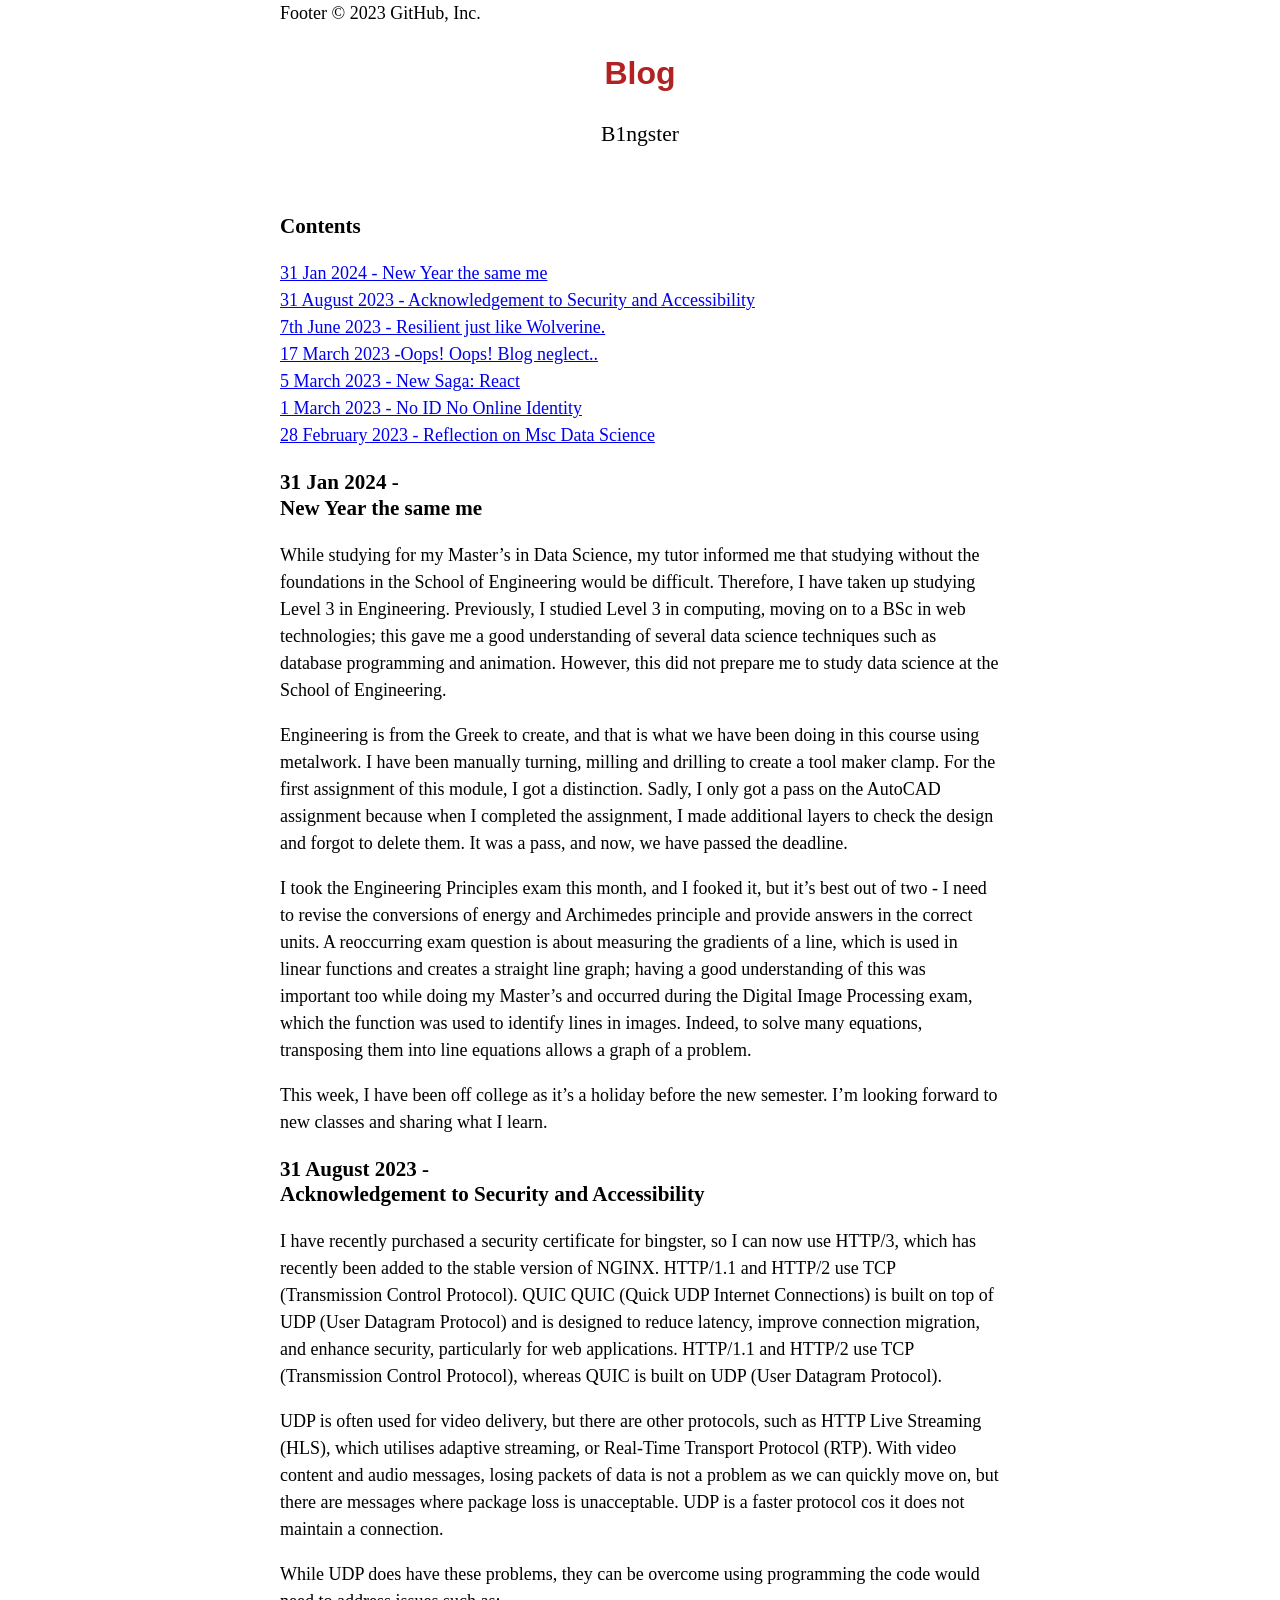
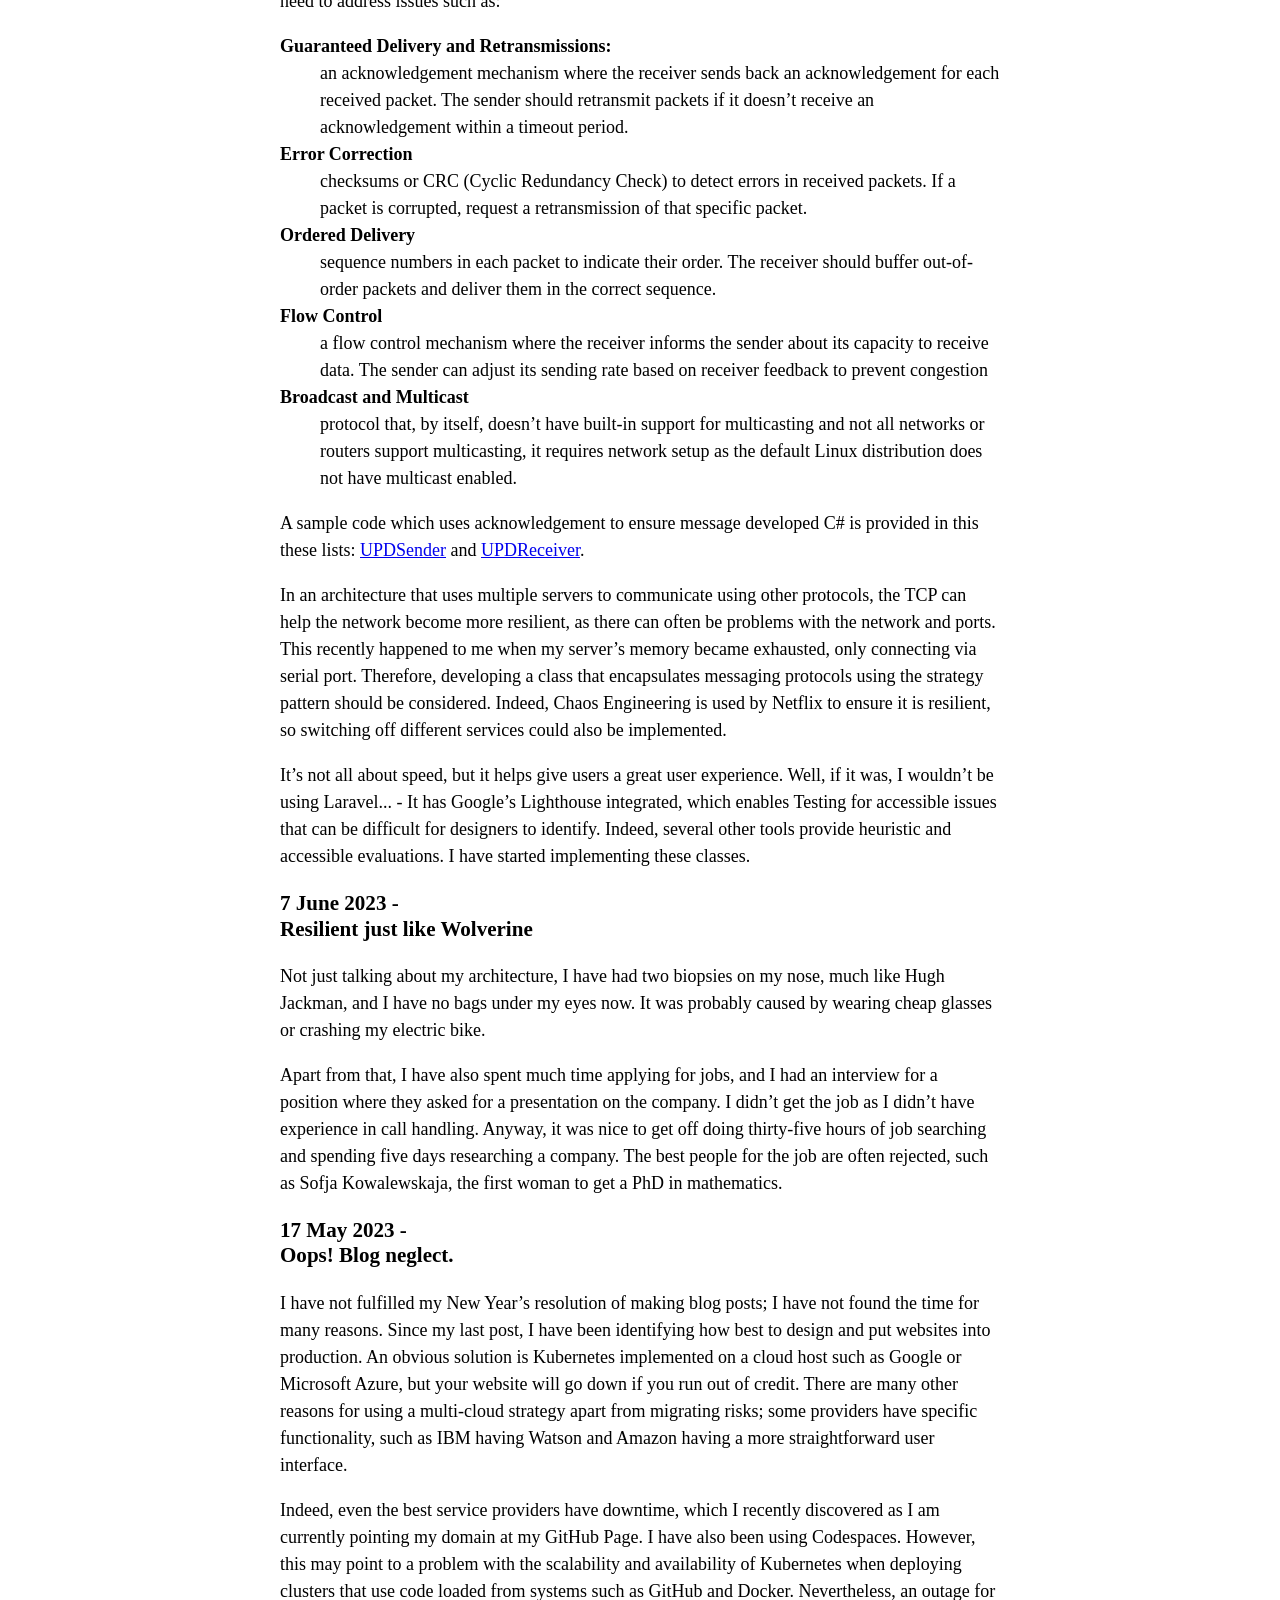
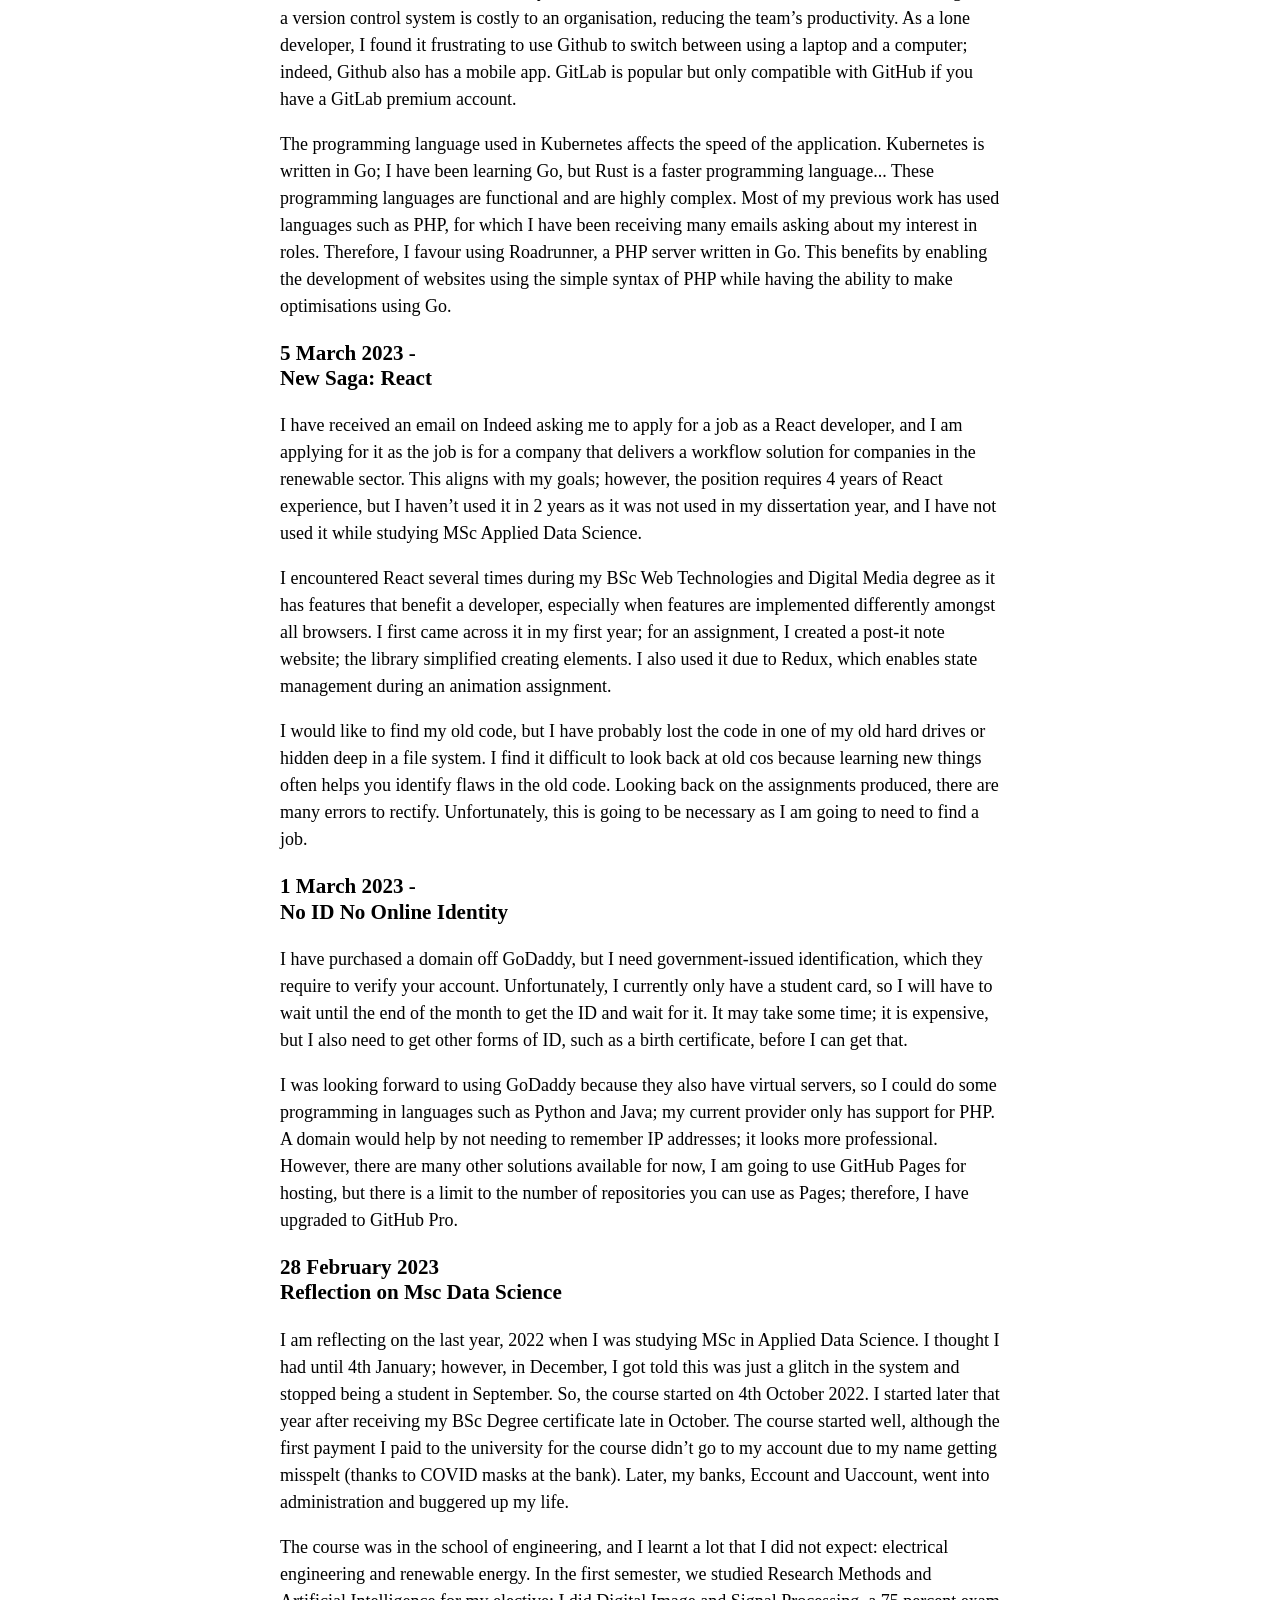
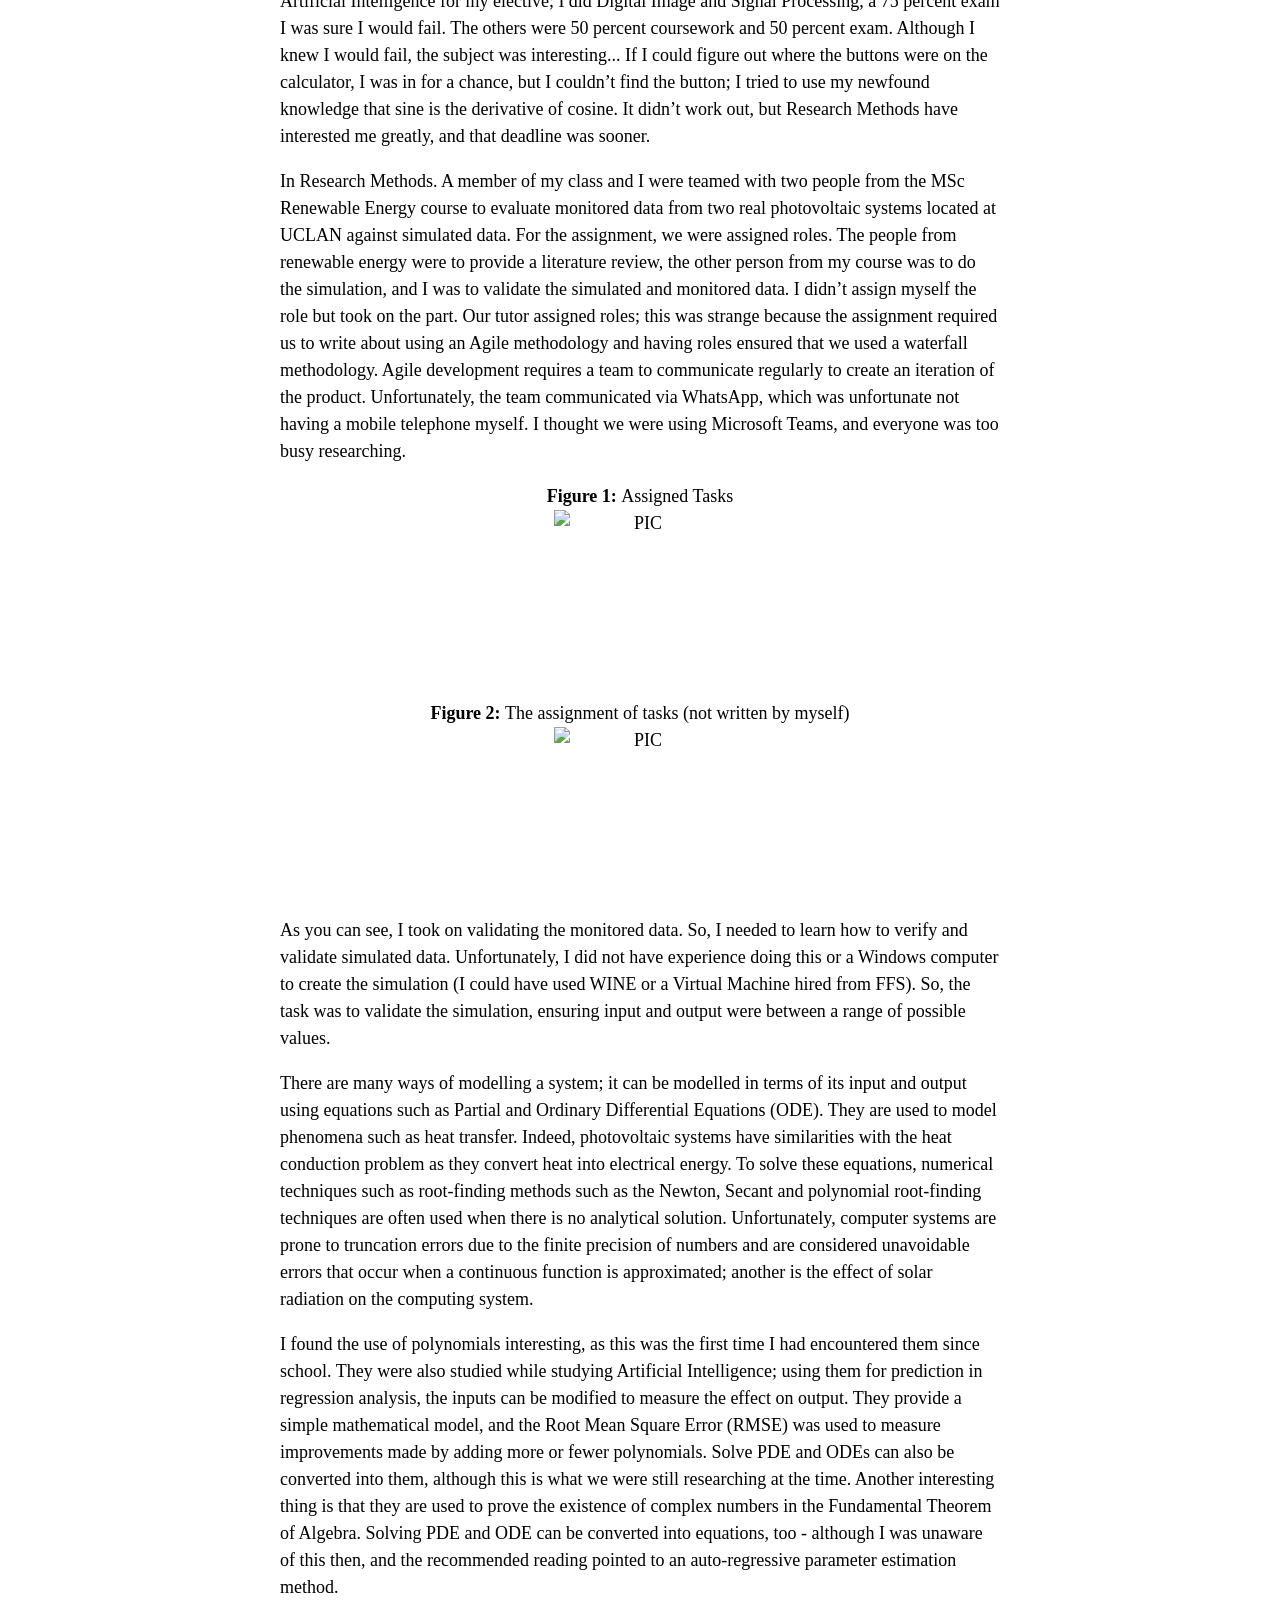
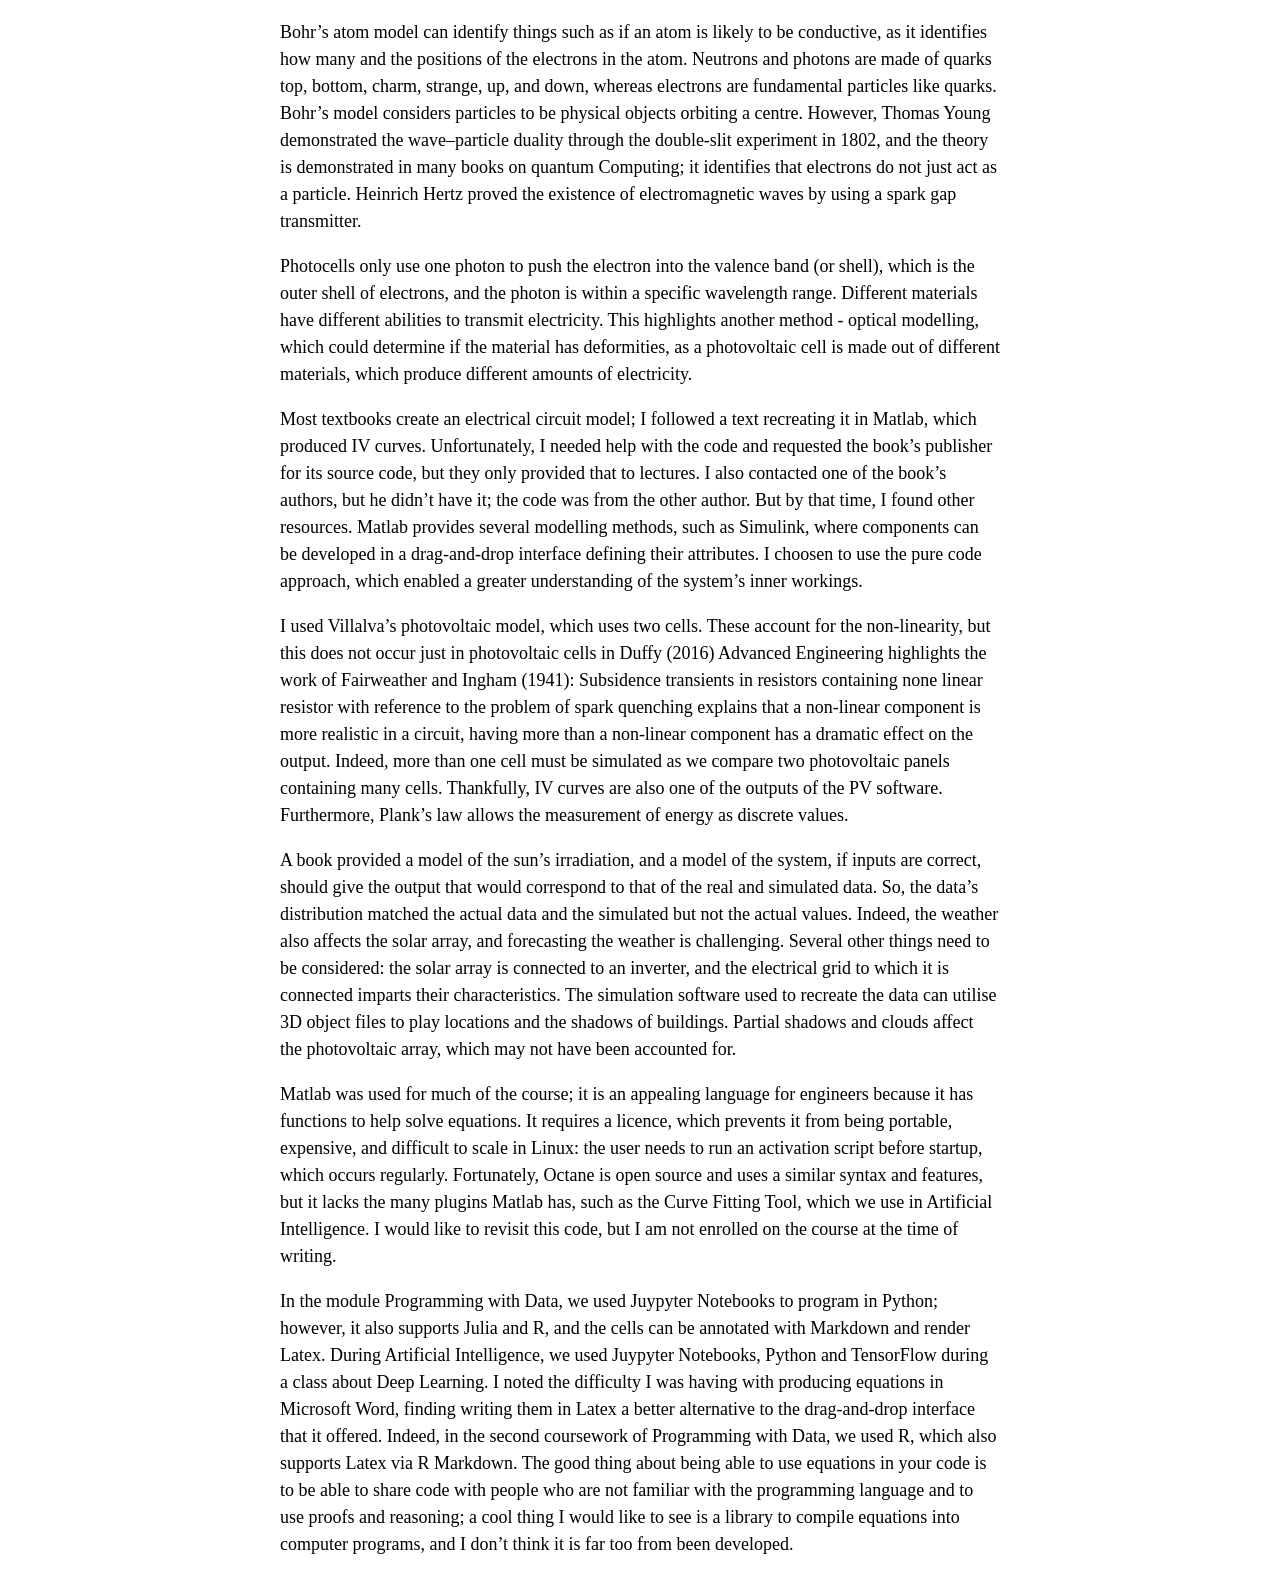
==== index.html @ 82869abf "deploy: 0bceb53afd6cbc821ea76e54ee076088a339adc3" ====
<!DOCTYPE html> 
<html> 
<head> <title>Blog</title> 
<meta charset='UTF-8' /> 
<meta content='TeX4ht (http://www.cse.ohio-state.edu/~gurari/TeX4ht/)' name='generator' /> 
<link href='main.css' rel='stylesheet' type='text/css' /> 
<!--  for beautifying  --><link href='site.css' rel='stylesheet' type='text/css' /> 
<script type='text/x-mathjax-config'> MathJax.Hub.Config({ extensions: ["tex2jax.js"], jax: ["input/TeX", "output/HTML-CSS"], tex2jax: { inlineMath: [ ['$','$'], ["\\(","\\)"] ], displayMath: [ ['$$','$$'], ["\\[","\\]"] ], processEscapes: true }, "HTML-CSS": { availableFonts: ["TeX"] } }); </script> <script src='http://cdn.mathjax.org/mathjax/latest/MathJax.js?config=TeX-AMS-MML_HTMLorMML' type='text/javascript'></script> 
</head><body>
<p>Footer <span class='tcrm-1000'>© </span>2023 GitHub, Inc.
   </p> 
  <div class='maketitle'>
                                                                  

                                                                  
                                                                  

                                                                  

<h2 class='titleHead'>Blog</h2>
<div class='author'><span class='cmr-12'>B1ngster</span></div><br />
<div class='date'></div>
   </div>
                                                                  

                                                                  
   <h3 class='likesectionHead' id='contents'><a id='x1-1000'></a>Contents</h3>
   <div class='tableofcontents'>
   <span class='sectionToc'><a href='#-jan-new-year-the-same-me1'>                                                                                  31 Jan 2024
- New Year the same me</a></span>
<br />   <span class='sectionToc'><a href='#-august-acknowledgement-to-security-and-accessibility1'>                                                                                   31 August
2023 - Acknowledgement to Security and Accessibility</a></span>
<br />   <span class='sectionToc'><a href='#-th-june-resilient-just-like-wolverine'>                                                                                   7th June
2023 - Resilient just like Wolverine.</a></span>
<br />   <span class='sectionToc'><a href='#-march-oops-oops-blog-neglect'>                                                                                   17 March
2023 -Oops! Oops! Blog neglect..</a></span>
<br />   <span class='sectionToc'><a href='#-march-new-saga-react1'>                                                                                  5 March 2023
- New Saga: React</a></span>
<br />   <span class='sectionToc'><a href='#-march-no-id-no-online-identity1'>                                                                                  1 March 2023
- No ID No Online Identity</a></span>
<br />   <span class='sectionToc'><a href='#-february-reflection-on-msc-data-science1'>                                                                                  28 February
2023 - Reflection on Msc Data Science</a></span>
   </div>
                                                                  

                                                                  
   <h3 class='likesectionHead' id='-jan-new-year-the-same-me'><a id='x1-2000'></a>31 Jan 2024 - <br class='newline' />New Year the same me</h3>
<p id='-jan-new-year-the-same-me1'><a id='Q1-1-3'></a>
</p><p>While studying for my Master’s in Data Science, my tutor informed me that studying
without the foundations in the School of Engineering would be difficult. Therefore, I
have taken up studying Level 3 in Engineering. Previously, I studied Level 3 in
computing, moving on to a BSc in web technologies; this gave me a good
understanding of several data science techniques such as database programming and
animation. However, this did not prepare me to study data science at the School of
Engineering.
</p> 
<p>   Engineering is from the Greek to create, and that is what we have been doing in
this course using metalwork. I have been manually turning, milling and drilling to
create a tool maker clamp. For the first assignment of this module, I got a
distinction. Sadly, I only got a pass on the AutoCAD assignment because
when I completed the assignment, I made additional layers to check the
design and forgot to delete them. It was a pass, and now, we have passed the
deadline.
</p> 
<p>   I took the Engineering Principles exam this month, and I fooked it, but it’s best
out of two - I need to revise the conversions of energy and Archimedes principle and
provide answers in the correct units. A reoccurring exam question is about measuring
the gradients of a line, which is used in linear functions and creates a straight
line graph; having a good understanding of this was important too while
doing my Master’s and occurred during the Digital Image Processing exam,
which the function was used to identify lines in images. Indeed, to solve
many equations, transposing them into line equations allows a graph of a
problem.
</p> 
<p>   This week, I have been off college as it’s a holiday before the new semester. I’m
looking forward to new classes and sharing what I learn.
</p> 
<p>
   </p> 

   <h3 class='likesectionHead' id='-august-acknowledgement-to-security-and-accessibility'><a id='x1-3000'></a>31 August 2023 - <br class='newline' />Acknowledgement to Security and Accessibility</h3>
<p id='-august-acknowledgement-to-security-and-accessibility1'><a id='Q1-1-5'></a>
</p><p>I have recently purchased a security certificate for bingster, so I can now use
HTTP/3, which has recently been added to the stable version of NGINX. HTTP/1.1
and HTTP/2 use TCP (Transmission Control Protocol). QUIC QUIC (Quick UDP
Internet Connections) is built on top of UDP (User Datagram Protocol) and
is designed to reduce latency, improve connection migration, and enhance
security, particularly for web applications. HTTP/1.1 and HTTP/2 use TCP
(Transmission Control Protocol), whereas QUIC is built on UDP (User Datagram
Protocol).
</p> 
<p>   UDP is often used for video delivery, but there are other protocols, such as HTTP
                                                                  

                                                                  
Live Streaming (HLS), which utilises adaptive streaming, or Real-Time Transport
Protocol (RTP). With video content and audio messages, losing packets of data is not
a problem as we can quickly move on, but there are messages where package
loss is unacceptable. UDP is a faster protocol cos it does not maintain a
connection.
</p> 
<p>   While UDP does have these problems, they can be overcome using programming
the code would need to address issues such as:
</p> 
<p>
     </p> 
<dl class='description'><dt class='description'>
<span class='cmbx-10'>Guaranteed Delivery and Retransmissions:</span> </dt><dd class='description'>
     <p>an  acknowledgement  mechanism  where  the  receiver  sends  back  an
     acknowledgement for each received packet. The sender should retransmit
     packets if it doesn’t receive an acknowledgement within a timeout period.
     </p> 
</dd><dt class='description'>
<span class='cmbx-10'>Error Correction</span> </dt><dd class='description'>
     <p>checksums or CRC (Cyclic Redundancy Check) to detect errors in received
     packets. If a packet is corrupted, request a retransmission of that specific
     packet.
     </p> 
</dd><dt class='description'>
<span class='cmbx-10'>Ordered Delivery</span> </dt><dd class='description'>
     <p>sequence numbers in each packet to indicate their order. The receiver
     should  buffer  out-of-order  packets  and  deliver  them  in  the  correct
     sequence.
     </p> 
</dd><dt class='description'>
<span class='cmbx-10'>Flow Control</span> </dt><dd class='description'>
     <p>a flow control mechanism where the receiver informs the sender about its
     capacity to receive data. The sender can adjust its sending rate based on
     receiver feedback to prevent congestion
     </p> 
</dd><dt class='description'>
<span class='cmbx-10'>Broadcast and Multicast</span> </dt><dd class='description'>
     <p>protocol that, by itself, doesn’t have built-in support for multicasting and
     not all networks or routers support multicasting, it requires network setup
     as the default Linux distribution does not have multicast enabled.</p> 
</dd></dl>
<p>   A sample code which uses acknowledgement to ensure message developed C# is
provided in this these lists: <a href='https://gist.github.com/b1ngster/50f5814d010b6d2cd79eec733a0d2bf1'>UPDSender</a> and <a href='https://gist.github.com/b1ngster/50f5814d010b6d2cd79eec733a0d2bf1'>UPDReceiver</a>.
</p> 
<p>   In an architecture that uses multiple servers to communicate using other
protocols, the TCP can help the network become more resilient, as there can often
be problems with the network and ports. This recently happened to me
when my server’s memory became exhausted, only connecting via serial port.
Therefore, developing a class that encapsulates messaging protocols using the
                                                                  

                                                                  
strategy pattern should be considered. Indeed, Chaos Engineering is used by
Netflix to ensure it is resilient, so switching off different services could also be
implemented.
</p> 
<p>   It’s not all about speed, but it helps give users a great user experience. Well, if it
was, I wouldn’t be using Laravel... - It has Google’s Lighthouse integrated, which
enables Testing for accessible issues that can be difficult for designers to identify.
Indeed, several other tools provide heuristic and accessible evaluations. I have started
implementing these classes.
</p> 
<p>
   </p> 

   <h3 class='likesectionHead' id='-june-resilient-just-like-wolverine'><a id='x1-4000'></a>7 June 2023 - <br class='newline' />Resilient just like Wolverine</h3>
<p id='-th-june-resilient-just-like-wolverine'><a id='Q1-1-7'></a>
</p><p>Not just talking about my architecture, I have had two biopsies on my nose, much
like Hugh Jackman, and I have no bags under my eyes now. It was probably caused
by wearing cheap glasses or crashing my electric bike.
</p> 
<p>   Apart from that, I have also spent much time applying for jobs, and I
had an interview for a position where they asked for a presentation on the
company. I didn’t get the job as I didn’t have experience in call handling.
Anyway, it was nice to get off doing thirty-five hours of job searching and
spending five days researching a company. The best people for the job are
often rejected, such as Sofja Kowalewskaja, the first woman to get a PhD in
mathematics.
</p> 
<p>
   </p> 

   <h3 class='likesectionHead' id='-may-oops-blog-neglect'><a id='x1-5000'></a>17 May 2023 - <br class='newline' />Oops! Blog neglect.</h3>
<p id='-march-oops-oops-blog-neglect'><a id='Q1-1-9'></a>
</p><p>I have not fulfilled my New Year’s resolution of making blog posts; I have not found
the time for many reasons. Since my last post, I have been identifying how best to
design and put websites into production. An obvious solution is Kubernetes
implemented on a cloud host such as Google or Microsoft Azure, but your website
will go down if you run out of credit. There are many other reasons for
using a multi-cloud strategy apart from migrating risks; some providers have
specific functionality, such as IBM having Watson and Amazon having a more
straightforward user interface.
</p> 
<p>   Indeed, even the best service providers have downtime, which I recently
discovered as I am currently pointing my domain at my GitHub Page. I have also
been using Codespaces. However, this may point to a problem with the scalability
and availability of Kubernetes when deploying clusters that use code loaded from
                                                                  

                                                                  
systems such as GitHub and Docker. Nevertheless, an outage for a version control
system is costly to an organisation, reducing the team’s productivity. As a lone
developer, I found it frustrating to use Github to switch between using a
laptop and a computer; indeed, Github also has a mobile app. GitLab is
popular but only compatible with GitHub if you have a GitLab premium
account.
</p> 
<p>   The programming language used in Kubernetes affects the speed of the
application. Kubernetes is written in Go; I have been learning Go, but Rust is a
faster programming language... These programming languages are functional and are
highly complex. Most of my previous work has used languages such as PHP, for
which I have been receiving many emails asking about my interest in roles. Therefore,
I favour using Roadrunner, a PHP server written in Go. This benefits by enabling the
development of websites using the simple syntax of PHP while having the ability to
make optimisations using Go.
</p> 
<p>
   </p> 

   <h3 class='likesectionHead' id='-march-new-saga-react'><a id='x1-6000'></a>5 March 2023 - <br class='newline' />New Saga: React</h3>
<p id='-march-new-saga-react1'><a id='Q1-1-11'></a>
</p><p>I have received an email on Indeed asking me to apply for a job as a React developer,
and I am applying for it as the job is for a company that delivers a workflow solution
for companies in the renewable sector. This aligns with my goals; however, the
position requires 4 years of React experience, but I haven’t used it in 2 years as it
was not used in my dissertation year, and I have not used it while studying MSc
Applied Data Science.
</p> 
<p>   I encountered React several times during my BSc Web Technologies and Digital
Media degree as it has features that benefit a developer, especially when features are
implemented differently amongst all browsers. I first came across it in my first year;
for an assignment, I created a post-it note website; the library simplified creating
elements. I also used it due to Redux, which enables state management during an
animation assignment.
</p> 
<p>   I would like to find my old code, but I have probably lost the code in one of my
old hard drives or hidden deep in a file system. I find it difficult to look back at old
cos because learning new things often helps you identify flaws in the old code.
Looking back on the assignments produced, there are many errors to rectify.
Unfortunately, this is going to be necessary as I am going to need to find a
job.
</p> 
<p>
                                                                  

                                                                  
   </p> 

   <h3 class='likesectionHead' id='-march-no-id-no-online-identity'><a id='x1-7000'></a>1 March 2023 - <br class='newline' />No ID No Online Identity</h3>
<p id='-march-no-id-no-online-identity1'><a id='Q1-1-13'></a>
</p><p>I have purchased a domain off GoDaddy, but I need government-issued identification,
which they require to verify your account. Unfortunately, I currently only
have a student card, so I will have to wait until the end of the month to get
the ID and wait for it. It may take some time; it is expensive, but I also
need to get other forms of ID, such as a birth certificate, before I can get
that.
</p> 
<p>   I was looking forward to using GoDaddy because they also have virtual servers, so
I could do some programming in languages such as Python and Java; my current
provider only has support for PHP. A domain would help by not needing to
remember IP addresses; it looks more professional. However, there are many other
solutions available for now, I am going to use GitHub Pages for hosting, but there is
a limit to the number of repositories you can use as Pages; therefore, I have upgraded
to GitHub Pro.
</p> 
<p>
                                                                  

                                                                  
   </p> 

   <h3 class='likesectionHead' id='-february-reflection-on-msc-data-science'><a id='x1-8000'></a>28 February 2023 <br class='newline' />Reflection on Msc Data Science</h3>
<p id='-february-reflection-on-msc-data-science1'><a id='Q1-1-15'></a>
</p><p>I am reflecting on the last year, 2022 when I was studying MSc in Applied Data
Science. I thought I had until 4th January; however, in December, I got told this was
just a glitch in the system and stopped being a student in September. So, the course
started on 4th October 2022. I started later that year after receiving my BSc Degree
certificate late in October. The course started well, although the first payment I
paid to the university for the course didn’t go to my account due to my
name getting misspelt (thanks to COVID masks at the bank). Later, my
banks, Eccount and Uaccount, went into administration and buggered up my
life.
</p> 
<p>   The course was in the school of engineering, and I learnt a lot that I did not
expect: electrical engineering and renewable energy. In the first semester, we studied
Research Methods and Artificial Intelligence for my elective; I did Digital Image and
Signal Processing, a 75 percent exam I was sure I would fail. The others were 50
percent coursework and 50 percent exam. Although I knew I would fail, the
subject was interesting... If I could figure out where the buttons were on the
calculator, I was in for a chance, but I couldn’t find the button; I tried to use my
newfound knowledge that sine is the derivative of cosine. It didn’t work out,
but Research Methods have interested me greatly, and that deadline was
sooner.
</p> 
<p>   In Research Methods. A member of my class and I were teamed with two people
from the MSc Renewable Energy course to evaluate monitored data from two real
photovoltaic systems located at UCLAN against simulated data. For the assignment,
we were assigned roles. The people from renewable energy were to provide a
literature review, the other person from my course was to do the simulation, and I
was to validate the simulated and monitored data. I didn’t assign myself the role but
took on the part. Our tutor assigned roles; this was strange because the assignment
required us to write about using an Agile methodology and having roles ensured that
we used a waterfall methodology. Agile development requires a team to communicate
regularly to create an iteration of the product. Unfortunately, the team
communicated via WhatsApp, which was unfortunate not having a mobile telephone
myself. I thought we were using Microsoft Teams, and everyone was too busy
researching.
   </p> 
<figure class='figure' id='-assigned-tasks'> 

                                                                  

                                                                  
                                                                  

                                                                  
<a id='x1-8001r1'></a>
<figcaption class='caption'><span class='id'>Figure 1: </span><span class='content'>Assigned Tasks
</span></figcaption><!-- tex4ht:label?: x1-8001r1  -->
<img alt='PIC' height='172' src='images/feb/tasklist.png' width='172' />
                                                                  

                                                                  
   </figure>
   <figure class='figure' id='-the-assignment-of-tasks-not-written-by-myself'> 

                                                                  

                                                                  
                                                                  

                                                                  
<a id='x1-8002r2'></a>
<figcaption class='caption'><span class='id'>Figure 2: </span><span class='content'>The assignment of tasks (not written by myself)
</span></figcaption><!-- tex4ht:label?: x1-8002r2  -->
<img alt='PIC' height='172' src='images/feb/task_list_group.png' width='172' />
                                                                  

                                                                  
   </figure>
<p>   As you can see, I took on validating the monitored data. So, I needed to learn
how to verify and validate simulated data. Unfortunately, I did not have experience
doing this or a Windows computer to create the simulation (I could have used
WINE or a Virtual Machine hired from FFS). So, the task was to validate the
simulation, ensuring input and output were between a range of possible
values.
</p> 
<p>   There are many ways of modelling a system; it can be modelled in terms of its
input and output using equations such as Partial and Ordinary Differential Equations
(ODE). They are used to model phenomena such as heat transfer. Indeed,
photovoltaic systems have similarities with the heat conduction problem as they
convert heat into electrical energy. To solve these equations, numerical techniques
such as root-finding methods such as the Newton, Secant and polynomial root-finding
techniques are often used when there is no analytical solution. Unfortunately,
computer systems are prone to truncation errors due to the finite precision of
numbers and are considered unavoidable errors that occur when a continuous
function is approximated; another is the effect of solar radiation on the computing
system.
</p> 
<p>   I found the use of polynomials interesting, as this was the first time I had
encountered them since school. They were also studied while studying Artificial
Intelligence; using them for prediction in regression analysis, the inputs can be
modified to measure the effect on output. They provide a simple mathematical
model, and the Root Mean Square Error (RMSE) was used to measure improvements
made by adding more or fewer polynomials. Solve PDE and ODEs can also be
converted into them, although this is what we were still researching at the time.
Another interesting thing is that they are used to prove the existence of complex
numbers in the Fundamental Theorem of Algebra. Solving PDE and ODE can be
converted into equations, too - although I was unaware of this then, and the
recommended reading pointed to an auto-regressive parameter estimation
method.
</p> 
<p>   Bohr’s atom model can identify things such as if an atom is likely to be
conductive, as it identifies how many and the positions of the electrons in the atom.
Neutrons and photons are made of quarks top, bottom, charm, strange, up,
and down, whereas electrons are fundamental particles like quarks. Bohr’s
model considers particles to be physical objects orbiting a centre. However,
Thomas Young demonstrated the wave–particle duality through the double-slit
experiment in 1802, and the theory is demonstrated in many books on quantum
Computing; it identifies that electrons do not just act as a particle. Heinrich
Hertz proved the existence of electromagnetic waves by using a spark gap
transmitter.
</p> 
<p>   Photocells only use one photon to push the electron into the valence band
(or shell), which is the outer shell of electrons, and the photon is within
a specific wavelength range. Different materials have different abilities to
transmit electricity. This highlights another method - optical modelling,
which could determine if the material has deformities, as a photovoltaic
cell is made out of different materials, which produce different amounts of
                                                                  

                                                                  
electricity.
</p> 
<p>   Most textbooks create an electrical circuit model; I followed a text recreating it in
Matlab, which produced IV curves. Unfortunately, I needed help with the code and
requested the book’s publisher for its source code, but they only provided that to
lectures. I also contacted one of the book’s authors, but he didn’t have it; the code
was from the other author. But by that time, I found other resources. Matlab
provides several modelling methods, such as Simulink, where components can be
developed in a drag-and-drop interface defining their attributes. I choosen to use the
pure code approach, which enabled a greater understanding of the system’s inner
workings.
</p> 
<p>   I used Villalva’s photovoltaic model, which uses two cells. These account for the
non-linearity, but this does not occur just in photovoltaic cells in Duffy (2016)
Advanced Engineering highlights the work of Fairweather and Ingham (1941):
Subsidence transients in resistors containing none linear resistor with reference to the
problem of spark quenching explains that a non-linear component is more realistic in
a circuit, having more than a non-linear component has a dramatic effect on the
output. Indeed, more than one cell must be simulated as we compare two
photovoltaic panels containing many cells. Thankfully, IV curves are also one of the
outputs of the PV software. Furthermore, Plank’s law allows the measurement of
energy as discrete values.
</p> 
<p>   A book provided a model of the sun’s irradiation, and a model of the
system, if inputs are correct, should give the output that would correspond to
that of the real and simulated data. So, the data’s distribution matched
the actual data and the simulated but not the actual values. Indeed, the
weather also affects the solar array, and forecasting the weather is challenging.
Several other things need to be considered: the solar array is connected to
an inverter, and the electrical grid to which it is connected imparts their
characteristics. The simulation software used to recreate the data can utilise 3D
object files to play locations and the shadows of buildings. Partial shadows and
clouds affect the photovoltaic array, which may not have been accounted
for.
</p> 
<p>   Matlab was used for much of the course; it is an appealing language for engineers
because it has functions to help solve equations. It requires a licence, which prevents
it from being portable, expensive, and difficult to scale in Linux: the user needs to
run an activation script before startup, which occurs regularly. Fortunately, Octane is
open source and uses a similar syntax and features, but it lacks the many plugins
Matlab has, such as the Curve Fitting Tool, which we use in Artificial Intelligence. I
would like to revisit this code, but I am not enrolled on the course at the time of
writing.
</p> 
<p>   In the module Programming with Data, we used Juypyter Notebooks to program
in Python; however, it also supports Julia and R, and the cells can be annotated with
Markdown and render Latex. During Artificial Intelligence, we used Juypyter
Notebooks, Python and TensorFlow during a class about Deep Learning. I noted the
difficulty I was having with producing equations in Microsoft Word, finding writing
them in Latex a better alternative to the drag-and-drop interface that it
offered. Indeed, in the second coursework of Programming with Data, we
                                                                  

                                                                  
used R, which also supports Latex via R Markdown. The good thing about
being able to use equations in your code is to be able to share code with
people who are not familiar with the programming language and to use
proofs and reasoning; a cool thing I would like to see is a library to compile
equations into computer programs, and I don’t think it is far too from been
developed.
</p> 
<p>
                                                                  

                                                                  
   </p> 
 
</body> 
</html>
---- main.css ----
/* start css.sty */
.cmr-5{font-size:50%;}
.cmr-7{font-size:70%;}
.cmmi-5{font-size:50%;font-style: italic;}
.cmmi-7{font-size:70%;font-style: italic;}
.cmmi-10{font-style: italic;}
.cmsy-5{font-size:50%;}
.cmsy-7{font-size:70%;}
.cmbx-10{ font-weight: bold;}
.cmbsy-10{font-weight: bold;}
.cmbsy-10{font-weight: bold;}
.cmbsy-10{font-weight: bold;}
.cmbsy-7{font-size:70%;font-weight: bold;}
.cmbsy-7{font-weight: bold;}
.cmbsy-7{font-weight: bold;}
.cmbsy-5{font-size:50%;font-weight: bold;}
.cmbsy-5{font-weight: bold;}
.cmbsy-5{font-weight: bold;}
.cmex-7{font-size:70%;}
.cmex-7x-x-71{font-size:49%;}
.msam-7{font-size:70%;}
.msam-5{font-size:50%;}
.msbm-7{font-size:70%;}
.msbm-5{font-size:50%;}
.cmr-17{font-size:170%;}
.cmr-12{font-size:120%;}
p{margin-top:0;margin-bottom:0}
p.indent{text-indent:0;}
p + p{margin-top:1em;}
p + div, p + pre {margin-top:1em;}
div + p, pre + p {margin-top:1em;}
a { overflow-wrap: break-word; word-wrap: break-word; word-break: break-word; hyphens: auto; }
@media print {div.crosslinks {visibility:hidden;}}
table.tabular{border-collapse: collapse; border-spacing: 0;}
a img { border-top: 0; border-left: 0; border-right: 0; }
center { margin-top:1em; margin-bottom:1em; }
td center { margin-top:0em; margin-bottom:0em; }
.Canvas { position:relative; }
math { text-indent: 0em; }
body{ margin:1em auto; max-width:80ch; padding:0 .62em; }
h1,h2,h3,h4,h5 { line-height:1.2; }
@media print{ body{ max-width:none } }
.partHead, likepartHead { font-size: 2em; }
.chapterHead, likechapterHead { font-size: 1.7411em; }
.sectionHead, likesectionHead { font-size: 1.5157em; }
.subsectionHead, likesubsectionHead { font-size: 1.3195em; }
.subsubsectionHead, likesubsubsectionHead { font-size: 1.1487em; }
 @media (prefers-color-scheme: dark) { img[src^="main"]{filter: invert(1); } } 
li p.indent { text-indent: 0em }
li p:first-child{ margin-top:0em; }
li p:last-child, li div:last-child { margin-bottom:0.5em; }
li p:first-child{ margin-bottom:0; }
li p~ul:last-child, li p~ol:last-child{ margin-bottom:0.5em; }
.enumerate1 {list-style-type:decimal;}
.enumerate2 {list-style-type:lower-alpha;}
.enumerate3 {list-style-type:lower-roman;}
.enumerate4 {list-style-type:upper-alpha;}
div.newtheorem { margin-bottom: 2em; margin-top: 2em;}
div.newtheorem .head{font-weight: bold;}
.obeylines-h,.obeylines-v {white-space: nowrap; }
div.obeylines-v p { margin-top:0; margin-bottom:0; }
.overline{ text-decoration:overline; }
.overline img{ border-top: 1px solid black; }
td.displaylines {text-align:center; white-space:nowrap;}
.centerline {text-align:center;}
.rightline {text-align:right;}
pre.verbatim {font-family: monospace,monospace; text-align:left; clear:both; }
.fbox {padding-left:3.0pt; padding-right:3.0pt; text-indent:0pt; border:solid black 0.4pt; }
div.fbox {display:table}
div.center div.fbox {text-align:center; clear:both; padding-left:3.0pt; padding-right:3.0pt; text-indent:0pt; border:solid black 0.4pt; }
div.minipage{width:100%;}
div.center, div.center div.center {text-align: center; margin-left:1em; margin-right:1em;}
div.center div {text-align: left;}
div.flushright, div.flushright div.flushright {text-align: right;}
div.flushright div {text-align: left;}
div.flushleft {text-align: left;}
.underline{ text-decoration:underline; }
.underline img{ border-bottom: 1px solid black; margin-bottom:1pt; }
.framebox-c, .framebox-l, .framebox-r { padding-left:3.0pt; padding-right:3.0pt; text-indent:0pt; border:solid black 0.4pt; }
.framebox-c {text-align:center;}
.framebox-l {text-align:left;}
.framebox-r {text-align:right;}
span.thank-mark{ vertical-align: super }
span.footnote-mark sup.textsuperscript, span.footnote-mark a sup.textsuperscript{ font-size:80%; }
div.footnotes{border-top:solid 1px black; border-bottom:solid 1px black; padding-bottom:1ex; padding-top:0.5ex; margin-right:15%; margin-top:2ex; font-style:italic; font-size:85%;}
div.footnotes p{margin-top:0; margin-bottom:0; text-indent:0;}
div.tabular, div.center div.tabular {text-align: center; margin-top:0.5em; margin-bottom:0.5em; }
table.tabular td p{margin-top:0em;}
table.tabular {margin-left: auto; margin-right: auto;}
td p:first-child{ margin-top:0em; }
td p:last-child{ margin-bottom:0em; }
div.td00{ margin-left:0pt; margin-right:0pt; }
div.td01{ margin-left:0pt; margin-right:5pt; }
div.td10{ margin-left:5pt; margin-right:0pt; }
div.td11{ margin-left:5pt; margin-right:5pt; }
table[rules] {border-left:solid black 0.4pt; border-right:solid black 0.4pt; }
td.td00{ padding-left:0pt; padding-right:0pt; }
td.td01{ padding-left:0pt; padding-right:5pt; }
td.td10{ padding-left:5pt; padding-right:0pt; }
td.td11{ padding-left:5pt; padding-right:5pt; }
table[rules] {border-left:solid black 0.4pt; border-right:solid black 0.4pt; }
.hline hr, .cline hr{ height : 0px; margin:0px; }
.hline td, .cline td{ padding: 0; }
.hline hr, .cline hr{border:none;border-top:1px solid black;}
.hline {border-top: 1px solid black;}
.hline + .vspace:last-child{display:none;}
.hline:first-child{border-bottom:1px solid black;border-top:none;}
.tabbing-right {text-align:right;}
div.float, div.figure {margin-left: auto; margin-right: auto;}
div.float img {text-align:center;}
div.figure img {text-align:center;}
.marginpar,.reversemarginpar {width:20%; float:right; text-align:left; margin-left:auto; margin-top:0.5em; font-size:85%; text-decoration:underline;}
.marginpar p,.reversemarginpar p{margin-top:0.4em; margin-bottom:0.4em;}
.reversemarginpar{float:left;}
.equation td{text-align:center; vertical-align:middle; }
td.eq-no{ width:5%; }
table.equation { width:100%; } 
div.math-display, div.par-math-display{text-align:center;}
.array-hline,.array-cline{ border-top: 1px solid black; height:0px; }
.array-hline + .array-vspace:last-child{display:none;}
.hline-mtd, .array-hline td{ display:none }
.array-hline + .array-row:last-child{display:none;}
.array-hline:first-child{border-bottom:1px solid black;border-top:none;}
math .texttt { font-family: monospace; }
math .textit { font-style: italic; }
math .textsl { font-style: oblique; }
math .textsf { font-family: sans-serif; }
math .textbf { font-weight: bold; }
mo.MathClass-op + mi{margin-left:0.3em}
mi + mo.MathClass-op{margin-left:0.3em}
 math mstyle[mathvariant="bold"] { font-weight: bold; font-style: normal; } 
 math mstyle[mathvariant="normal"] { font-weight: normal; font-style: normal; } 
.partToc a, .partToc, .likepartToc a, .likepartToc {line-height: 200%; font-weight:bold; font-size:110%;}
.index-item, .index-subitem, .index-subsubitem {display:block}
div.caption {text-indent:-2em; margin-left:3em; margin-right:1em; text-align:left;}
div.caption span.id{font-weight: bold; white-space: nowrap; }
h1.partHead{text-align: center}
p.bibitem { text-indent: -2em; margin-left: 2em; margin-top:0.6em; margin-bottom:0.6em; }
p.bibitem-p { text-indent: 0em; margin-left: 2em; margin-top:0.6em; margin-bottom:0.6em; }
.subsubsectionHead, .likesubsubsectionHead { font-size: 1em; }
.paragraphHead, .likeparagraphHead { margin-top:2em; font-weight: bold;}
.subparagraphHead, .likesubparagraphHead { font-weight: bold;}
.verse{white-space:nowrap; margin-left:2em}
div.maketitle {text-align:center;}
h2.titleHead{text-align:center;}
div.maketitle{ margin-bottom: 2em; }
div.author, div.date {text-align:center;}
div.thanks{text-align:left; margin-left:10%; font-size:85%; font-style:italic; }
div.abstract p {margin-left:5%; margin-right:5%;}
div.abstract {width:100%;}
.abstracttitle{text-align:center;margin-bottom:1em;}
figure.float, div.figure {margin-left: auto; margin-right: auto;}
figure.figure {text-align:center;}
figcaption.caption {text-indent:-2em; margin-left:3em; margin-right:1em; text-align:center;}
figcaption.caption span.id{font-weight: bold; white-space: nowrap; }
p + figcaption, img + figcaption{margin-top: 1em;}
.abstract{margin:1em;}
.equation-star td{text-align:center; vertical-align:middle; }
table.equation-star { width:100%; } 
.boxed{border: 1px solid black; padding-left:2px; padding-right:2px;}
mtd.align-odd{margin-left:2em; text-align:right;}
mtd.align-even{margin-right:2em; text-align:left;}
.rotatebox{display: inline-block;}
code.lstinline{font-family:monospace,monospace;}
pre.listings{font-family: monospace,monospace; white-space: pre-wrap; margin-top:0.5em; margin-bottom:0.5em; }
.lstlisting .label{margin-right:0.5em; }
pre.lstlisting{font-family: monospace,monospace; white-space: pre-wrap; margin-top:0.5em; margin-bottom:0.5em; }
pre.lstinputlisting{ font-family: monospace,monospace; white-space: pre-wrap; }
.lstinputlisting .label{margin-right:0.5em;}
.MathJax_MathML {text-indent: 0;}
body { font-family: Minion Pro, Baskerville, Garamond, EB Garamond, Georgia, serif; font-size: 18px; line-height: 1.5; max-width: 40em; margin: auto; }
.titleHead, .sectionHead, .subsectionHead, .textsf { font-family: Myriad Pro, Helvetica, Arial, sans-serif; }
.titleHead, .sectionHead, .subsectionHead { color: FireBrick; }
.texttt, .verb, .pre { font-family: Inconsolata, Consolas, Courier, monospace; }
.titleHead { font-size: 32px; }
.sectionHead { font-size: 28px; }
.subsectionHead { font-size: 24px; }
.titlemark { display: inline-block; width: 2em; }
.figure img { display: block; margin: auto; }
/* end css.sty */
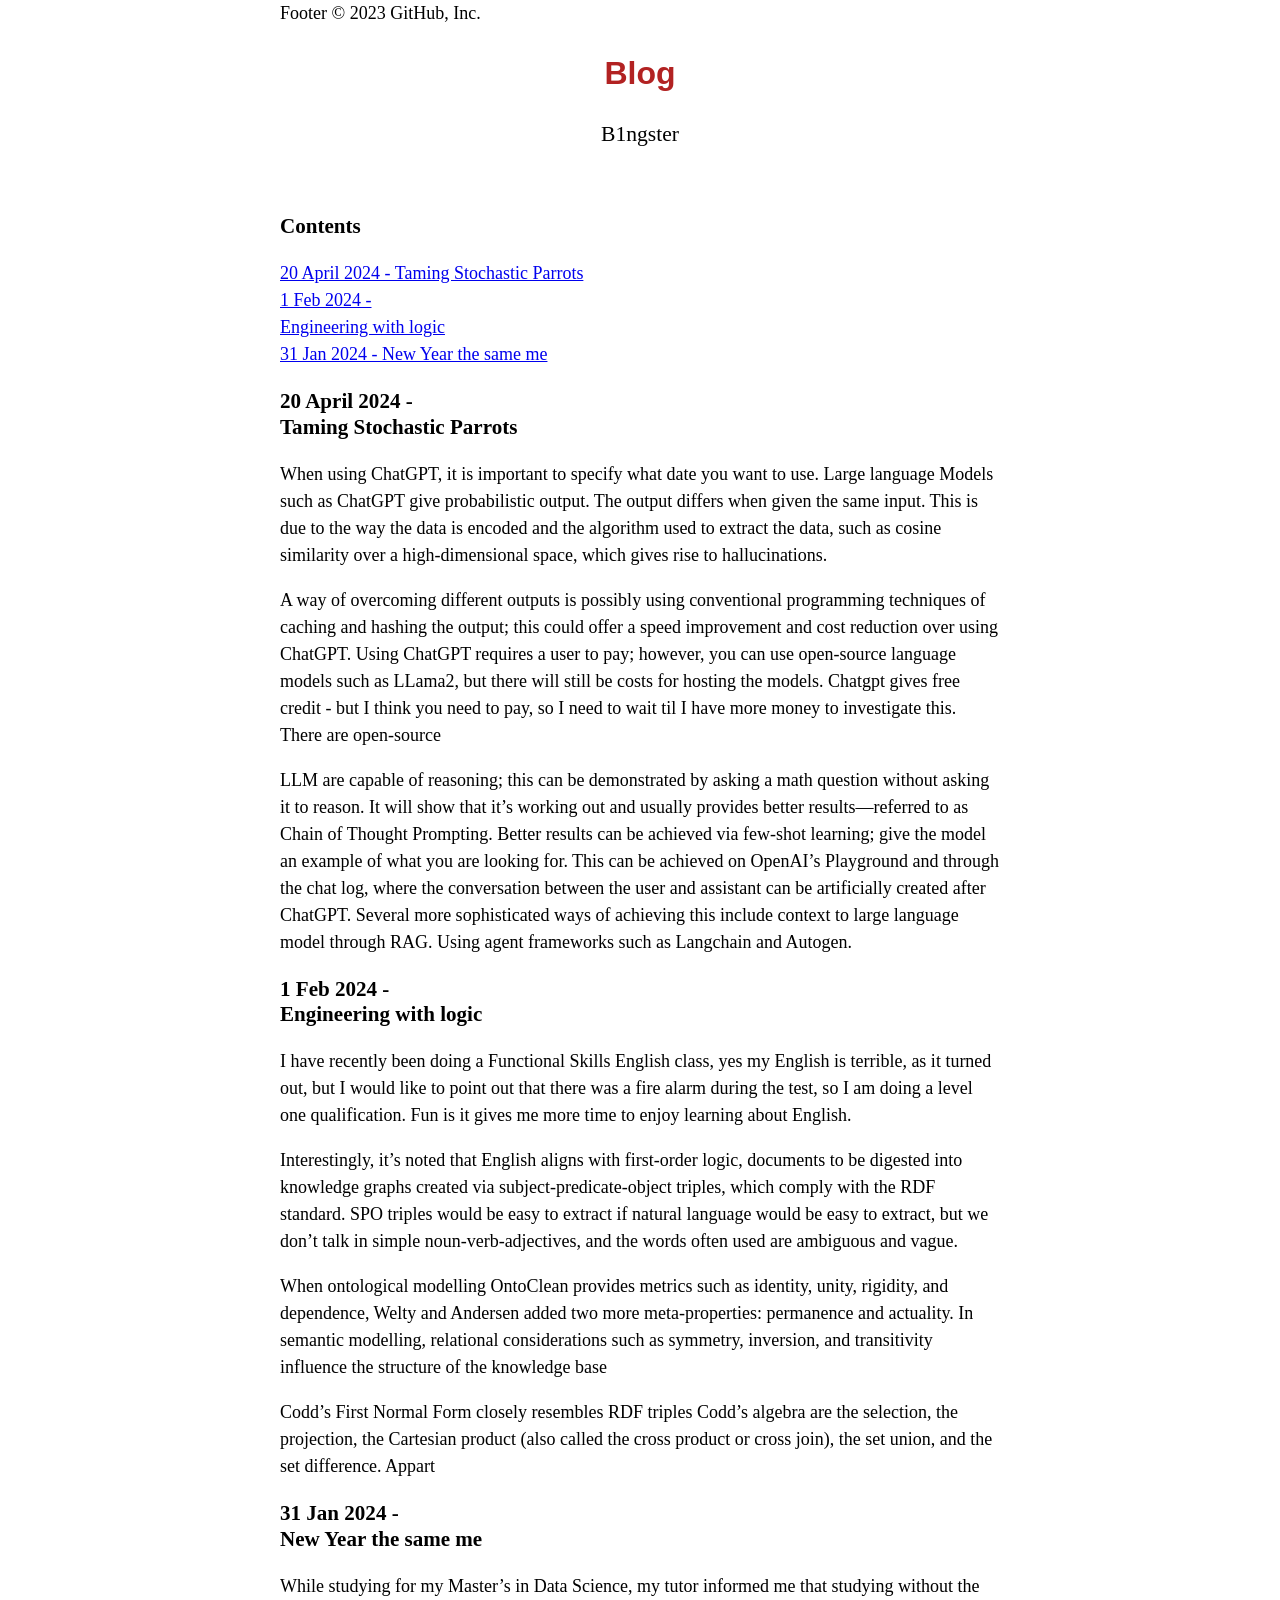
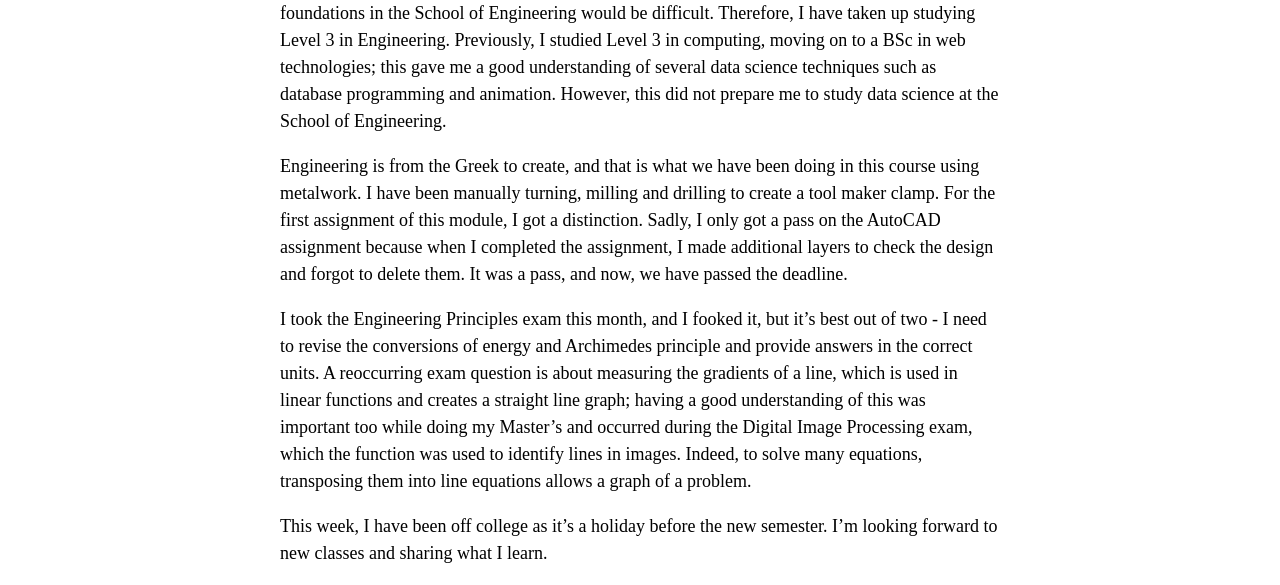
==== commit a006581a: "deploy: d1b0d06f9722a735850f4519b0bdc16304337e9d" ====
--- a/index.html
+++ b/index.html
@@ -26,26 +26,77 @@
                                                                   
    <h3 class='likesectionHead' id='contents'><a id='x1-1000'></a>Contents</h3>
    <div class='tableofcontents'>
-   <span class='sectionToc'><a href='#-jan-new-year-the-same-me1'>                                                                                  31 Jan 2024
+   <span class='sectionToc'><a href='#-april-taming-stochastic-parrots1'>                                                                                  20 April 2024
+- Taming Stochastic Parrots</a></span>
+<br />   <span class='sectionToc'><a href='#-feb-engineering-with-logic1'>1 Feb 2024 - <br class='newline' />Engineering with logic                  </a></span>
+<br />   <span class='sectionToc'><a href='#-jan-new-year-the-same-me1'>                                                                                  31 Jan 2024
 - New Year the same me</a></span>
-<br />   <span class='sectionToc'><a href='#-august-acknowledgement-to-security-and-accessibility1'>                                                                                   31 August
-2023 - Acknowledgement to Security and Accessibility</a></span>
-<br />   <span class='sectionToc'><a href='#-th-june-resilient-just-like-wolverine'>                                                                                   7th June
-2023 - Resilient just like Wolverine.</a></span>
-<br />   <span class='sectionToc'><a href='#-march-oops-oops-blog-neglect'>                                                                                   17 March
-2023 -Oops! Oops! Blog neglect..</a></span>
-<br />   <span class='sectionToc'><a href='#-march-new-saga-react1'>                                                                                  5 March 2023
-- New Saga: React</a></span>
-<br />   <span class='sectionToc'><a href='#-march-no-id-no-online-identity1'>                                                                                  1 March 2023
-- No ID No Online Identity</a></span>
-<br />   <span class='sectionToc'><a href='#-february-reflection-on-msc-data-science1'>                                                                                  28 February
-2023 - Reflection on Msc Data Science</a></span>
    </div>
                                                                   
 
                                                                   
-   <h3 class='likesectionHead' id='-jan-new-year-the-same-me'><a id='x1-2000'></a>31 Jan 2024 - <br class='newline' />New Year the same me</h3>
-<p id='-jan-new-year-the-same-me1'><a id='Q1-1-3'></a>
+   <h3 class='likesectionHead' id='-april-taming-stochastic-parrots'><a id='x1-2000'></a>20 April 2024 - <br class='newline' />Taming Stochastic Parrots</h3>
+<p id='-april-taming-stochastic-parrots1'><a id='Q1-1-3'></a>
+</p><p>When using ChatGPT, it is important to specify what date you want to use. Large
+language Models such as ChatGPT give probabilistic output. The output differs
+when given the same input. This is due to the way the data is encoded and the
+algorithm used to extract the data, such as cosine similarity over a high-dimensional
+space, which gives rise to hallucinations.
+</p> 
+<p>   A way of overcoming different outputs is possibly using conventional
+programming techniques of caching and hashing the output; this could offer a speed
+improvement and cost reduction over using ChatGPT. Using ChatGPT requires a
+user to pay; however, you can use open-source language models such as LLama2, but
+there will still be costs for hosting the models. Chatgpt gives free credit - but I think
+you need to pay, so I need to wait til I have more money to investigate this. There
+are open-source
+</p> 
+<p>   LLM are capable of reasoning; this can be demonstrated by asking a
+math question without asking it to reason. It will show that it’s working
+out and usually provides better results—referred to as Chain of Thought
+Prompting. Better results can be achieved via few-shot learning; give the
+model an example of what you are looking for. This can be achieved on
+OpenAI’s Playground and through the chat log, where the conversation
+between the user and assistant can be artificially created after ChatGPT.
+Several more sophisticated ways of achieving this include context to large
+language model through RAG. Using agent frameworks such as Langchain and
+Autogen.
+</p> 
+<p>
+   </p> 
+
+   <h3 class='likesectionHead' id='-feb-engineering-with-logic'><a id='x1-3000'></a>1 Feb 2024 - <br class='newline' />Engineering with logic</h3>
+<p id='-feb-engineering-with-logic1'><a id='Q1-1-5'></a>
+</p><p>I have recently been doing a Functional Skills English class, yes my English is
+terrible, as it turned out, but I would like to point out that there was a fire alarm
+during the test, so I am doing a level one qualification. Fun is it gives me more time
+to enjoy learning about English.
+</p> 
+<p>   Interestingly, it’s noted that English aligns with first-order logic, documents
+to be digested into knowledge graphs created via subject-predicate-object
+triples, which comply with the RDF standard. SPO triples would be easy to
+extract if natural language would be easy to extract, but we don’t talk in
+simple noun-verb-adjectives, and the words often used are ambiguous and
+vague.
+</p> 
+<p>   When ontological modelling OntoClean provides metrics such as identity, unity,
+rigidity, and dependence, Welty and Andersen added two more meta-properties:
+                                                                  
+
+                                                                  
+permanence and actuality. In semantic modelling, relational considerations such as
+symmetry, inversion, and transitivity influence the structure of the knowledge
+base
+</p> 
+<p>   Codd’s First Normal Form closely resembles RDF triples Codd’s algebra are the
+selection, the projection, the Cartesian product (also called the cross product or cross
+join), the set union, and the set difference. Appart
+</p> 
+<p>
+   </p> 
+
+   <h3 class='likesectionHead' id='-jan-new-year-the-same-me'><a id='x1-4000'></a>31 Jan 2024 - <br class='newline' />New Year the same me</h3>
+<p id='-jan-new-year-the-same-me1'><a id='Q1-1-7'></a>
 </p><p>While studying for my Master’s in Data Science, my tutor informed me that studying
 without the foundations in the School of Engineering would be difficult. Therefore, I
 have taken up studying Level 3 in Engineering. Previously, I studied Level 3 in
@@ -76,377 +127,6 @@
 looking forward to new classes and sharing what I learn.
 </p> 
 <p>
-   </p> 
-
-   <h3 class='likesectionHead' id='-august-acknowledgement-to-security-and-accessibility'><a id='x1-3000'></a>31 August 2023 - <br class='newline' />Acknowledgement to Security and Accessibility</h3>
-<p id='-august-acknowledgement-to-security-and-accessibility1'><a id='Q1-1-5'></a>
-</p><p>I have recently purchased a security certificate for bingster, so I can now use
-HTTP/3, which has recently been added to the stable version of NGINX. HTTP/1.1
-and HTTP/2 use TCP (Transmission Control Protocol). QUIC QUIC (Quick UDP
-Internet Connections) is built on top of UDP (User Datagram Protocol) and
-is designed to reduce latency, improve connection migration, and enhance
-security, particularly for web applications. HTTP/1.1 and HTTP/2 use TCP
-(Transmission Control Protocol), whereas QUIC is built on UDP (User Datagram
-Protocol).
-</p> 
-<p>   UDP is often used for video delivery, but there are other protocols, such as HTTP
-                                                                  
-
-                                                                  
-Live Streaming (HLS), which utilises adaptive streaming, or Real-Time Transport
-Protocol (RTP). With video content and audio messages, losing packets of data is not
-a problem as we can quickly move on, but there are messages where package
-loss is unacceptable. UDP is a faster protocol cos it does not maintain a
-connection.
-</p> 
-<p>   While UDP does have these problems, they can be overcome using programming
-the code would need to address issues such as:
-</p> 
-<p>
-     </p> 
-<dl class='description'><dt class='description'>
-<span class='cmbx-10'>Guaranteed Delivery and Retransmissions:</span> </dt><dd class='description'>
-     <p>an  acknowledgement  mechanism  where  the  receiver  sends  back  an
-     acknowledgement for each received packet. The sender should retransmit
-     packets if it doesn’t receive an acknowledgement within a timeout period.
-     </p> 
-</dd><dt class='description'>
-<span class='cmbx-10'>Error Correction</span> </dt><dd class='description'>
-     <p>checksums or CRC (Cyclic Redundancy Check) to detect errors in received
-     packets. If a packet is corrupted, request a retransmission of that specific
-     packet.
-     </p> 
-</dd><dt class='description'>
-<span class='cmbx-10'>Ordered Delivery</span> </dt><dd class='description'>
-     <p>sequence numbers in each packet to indicate their order. The receiver
-     should  buffer  out-of-order  packets  and  deliver  them  in  the  correct
-     sequence.
-     </p> 
-</dd><dt class='description'>
-<span class='cmbx-10'>Flow Control</span> </dt><dd class='description'>
-     <p>a flow control mechanism where the receiver informs the sender about its
-     capacity to receive data. The sender can adjust its sending rate based on
-     receiver feedback to prevent congestion
-     </p> 
-</dd><dt class='description'>
-<span class='cmbx-10'>Broadcast and Multicast</span> </dt><dd class='description'>
-     <p>protocol that, by itself, doesn’t have built-in support for multicasting and
-     not all networks or routers support multicasting, it requires network setup
-     as the default Linux distribution does not have multicast enabled.</p> 
-</dd></dl>
-<p>   A sample code which uses acknowledgement to ensure message developed C# is
-provided in this these lists: <a href='https://gist.github.com/b1ngster/50f5814d010b6d2cd79eec733a0d2bf1'>UPDSender</a> and <a href='https://gist.github.com/b1ngster/50f5814d010b6d2cd79eec733a0d2bf1'>UPDReceiver</a>.
-</p> 
-<p>   In an architecture that uses multiple servers to communicate using other
-protocols, the TCP can help the network become more resilient, as there can often
-be problems with the network and ports. This recently happened to me
-when my server’s memory became exhausted, only connecting via serial port.
-Therefore, developing a class that encapsulates messaging protocols using the
-                                                                  
-
-                                                                  
-strategy pattern should be considered. Indeed, Chaos Engineering is used by
-Netflix to ensure it is resilient, so switching off different services could also be
-implemented.
-</p> 
-<p>   It’s not all about speed, but it helps give users a great user experience. Well, if it
-was, I wouldn’t be using Laravel... - It has Google’s Lighthouse integrated, which
-enables Testing for accessible issues that can be difficult for designers to identify.
-Indeed, several other tools provide heuristic and accessible evaluations. I have started
-implementing these classes.
-</p> 
-<p>
-   </p> 
-
-   <h3 class='likesectionHead' id='-june-resilient-just-like-wolverine'><a id='x1-4000'></a>7 June 2023 - <br class='newline' />Resilient just like Wolverine</h3>
-<p id='-th-june-resilient-just-like-wolverine'><a id='Q1-1-7'></a>
-</p><p>Not just talking about my architecture, I have had two biopsies on my nose, much
-like Hugh Jackman, and I have no bags under my eyes now. It was probably caused
-by wearing cheap glasses or crashing my electric bike.
-</p> 
-<p>   Apart from that, I have also spent much time applying for jobs, and I
-had an interview for a position where they asked for a presentation on the
-company. I didn’t get the job as I didn’t have experience in call handling.
-Anyway, it was nice to get off doing thirty-five hours of job searching and
-spending five days researching a company. The best people for the job are
-often rejected, such as Sofja Kowalewskaja, the first woman to get a PhD in
-mathematics.
-</p> 
-<p>
-   </p> 
-
-   <h3 class='likesectionHead' id='-may-oops-blog-neglect'><a id='x1-5000'></a>17 May 2023 - <br class='newline' />Oops! Blog neglect.</h3>
-<p id='-march-oops-oops-blog-neglect'><a id='Q1-1-9'></a>
-</p><p>I have not fulfilled my New Year’s resolution of making blog posts; I have not found
-the time for many reasons. Since my last post, I have been identifying how best to
-design and put websites into production. An obvious solution is Kubernetes
-implemented on a cloud host such as Google or Microsoft Azure, but your website
-will go down if you run out of credit. There are many other reasons for
-using a multi-cloud strategy apart from migrating risks; some providers have
-specific functionality, such as IBM having Watson and Amazon having a more
-straightforward user interface.
-</p> 
-<p>   Indeed, even the best service providers have downtime, which I recently
-discovered as I am currently pointing my domain at my GitHub Page. I have also
-been using Codespaces. However, this may point to a problem with the scalability
-and availability of Kubernetes when deploying clusters that use code loaded from
-                                                                  
-
-                                                                  
-systems such as GitHub and Docker. Nevertheless, an outage for a version control
-system is costly to an organisation, reducing the team’s productivity. As a lone
-developer, I found it frustrating to use Github to switch between using a
-laptop and a computer; indeed, Github also has a mobile app. GitLab is
-popular but only compatible with GitHub if you have a GitLab premium
-account.
-</p> 
-<p>   The programming language used in Kubernetes affects the speed of the
-application. Kubernetes is written in Go; I have been learning Go, but Rust is a
-faster programming language... These programming languages are functional and are
-highly complex. Most of my previous work has used languages such as PHP, for
-which I have been receiving many emails asking about my interest in roles. Therefore,
-I favour using Roadrunner, a PHP server written in Go. This benefits by enabling the
-development of websites using the simple syntax of PHP while having the ability to
-make optimisations using Go.
-</p> 
-<p>
-   </p> 
-
-   <h3 class='likesectionHead' id='-march-new-saga-react'><a id='x1-6000'></a>5 March 2023 - <br class='newline' />New Saga: React</h3>
-<p id='-march-new-saga-react1'><a id='Q1-1-11'></a>
-</p><p>I have received an email on Indeed asking me to apply for a job as a React developer,
-and I am applying for it as the job is for a company that delivers a workflow solution
-for companies in the renewable sector. This aligns with my goals; however, the
-position requires 4 years of React experience, but I haven’t used it in 2 years as it
-was not used in my dissertation year, and I have not used it while studying MSc
-Applied Data Science.
-</p> 
-<p>   I encountered React several times during my BSc Web Technologies and Digital
-Media degree as it has features that benefit a developer, especially when features are
-implemented differently amongst all browsers. I first came across it in my first year;
-for an assignment, I created a post-it note website; the library simplified creating
-elements. I also used it due to Redux, which enables state management during an
-animation assignment.
-</p> 
-<p>   I would like to find my old code, but I have probably lost the code in one of my
-old hard drives or hidden deep in a file system. I find it difficult to look back at old
-cos because learning new things often helps you identify flaws in the old code.
-Looking back on the assignments produced, there are many errors to rectify.
-Unfortunately, this is going to be necessary as I am going to need to find a
-job.
-</p> 
-<p>
-                                                                  
-
-                                                                  
-   </p> 
-
-   <h3 class='likesectionHead' id='-march-no-id-no-online-identity'><a id='x1-7000'></a>1 March 2023 - <br class='newline' />No ID No Online Identity</h3>
-<p id='-march-no-id-no-online-identity1'><a id='Q1-1-13'></a>
-</p><p>I have purchased a domain off GoDaddy, but I need government-issued identification,
-which they require to verify your account. Unfortunately, I currently only
-have a student card, so I will have to wait until the end of the month to get
-the ID and wait for it. It may take some time; it is expensive, but I also
-need to get other forms of ID, such as a birth certificate, before I can get
-that.
-</p> 
-<p>   I was looking forward to using GoDaddy because they also have virtual servers, so
-I could do some programming in languages such as Python and Java; my current
-provider only has support for PHP. A domain would help by not needing to
-remember IP addresses; it looks more professional. However, there are many other
-solutions available for now, I am going to use GitHub Pages for hosting, but there is
-a limit to the number of repositories you can use as Pages; therefore, I have upgraded
-to GitHub Pro.
-</p> 
-<p>
-                                                                  
-
-                                                                  
-   </p> 
-
-   <h3 class='likesectionHead' id='-february-reflection-on-msc-data-science'><a id='x1-8000'></a>28 February 2023 <br class='newline' />Reflection on Msc Data Science</h3>
-<p id='-february-reflection-on-msc-data-science1'><a id='Q1-1-15'></a>
-</p><p>I am reflecting on the last year, 2022 when I was studying MSc in Applied Data
-Science. I thought I had until 4th January; however, in December, I got told this was
-just a glitch in the system and stopped being a student in September. So, the course
-started on 4th October 2022. I started later that year after receiving my BSc Degree
-certificate late in October. The course started well, although the first payment I
-paid to the university for the course didn’t go to my account due to my
-name getting misspelt (thanks to COVID masks at the bank). Later, my
-banks, Eccount and Uaccount, went into administration and buggered up my
-life.
-</p> 
-<p>   The course was in the school of engineering, and I learnt a lot that I did not
-expect: electrical engineering and renewable energy. In the first semester, we studied
-Research Methods and Artificial Intelligence for my elective; I did Digital Image and
-Signal Processing, a 75 percent exam I was sure I would fail. The others were 50
-percent coursework and 50 percent exam. Although I knew I would fail, the
-subject was interesting... If I could figure out where the buttons were on the
-calculator, I was in for a chance, but I couldn’t find the button; I tried to use my
-newfound knowledge that sine is the derivative of cosine. It didn’t work out,
-but Research Methods have interested me greatly, and that deadline was
-sooner.
-</p> 
-<p>   In Research Methods. A member of my class and I were teamed with two people
-from the MSc Renewable Energy course to evaluate monitored data from two real
-photovoltaic systems located at UCLAN against simulated data. For the assignment,
-we were assigned roles. The people from renewable energy were to provide a
-literature review, the other person from my course was to do the simulation, and I
-was to validate the simulated and monitored data. I didn’t assign myself the role but
-took on the part. Our tutor assigned roles; this was strange because the assignment
-required us to write about using an Agile methodology and having roles ensured that
-we used a waterfall methodology. Agile development requires a team to communicate
-regularly to create an iteration of the product. Unfortunately, the team
-communicated via WhatsApp, which was unfortunate not having a mobile telephone
-myself. I thought we were using Microsoft Teams, and everyone was too busy
-researching.
-   </p> 
-<figure class='figure' id='-assigned-tasks'> 
-
-                                                                  
-
-                                                                  
-                                                                  
-
-                                                                  
-<a id='x1-8001r1'></a>
-<figcaption class='caption'><span class='id'>Figure 1: </span><span class='content'>Assigned Tasks
-</span></figcaption><!-- tex4ht:label?: x1-8001r1  -->
-<img alt='PIC' height='172' src='images/feb/tasklist.png' width='172' />
-                                                                  
-
-                                                                  
-   </figure>
-   <figure class='figure' id='-the-assignment-of-tasks-not-written-by-myself'> 
-
-                                                                  
-
-                                                                  
-                                                                  
-
-                                                                  
-<a id='x1-8002r2'></a>
-<figcaption class='caption'><span class='id'>Figure 2: </span><span class='content'>The assignment of tasks (not written by myself)
-</span></figcaption><!-- tex4ht:label?: x1-8002r2  -->
-<img alt='PIC' height='172' src='images/feb/task_list_group.png' width='172' />
-                                                                  
-
-                                                                  
-   </figure>
-<p>   As you can see, I took on validating the monitored data. So, I needed to learn
-how to verify and validate simulated data. Unfortunately, I did not have experience
-doing this or a Windows computer to create the simulation (I could have used
-WINE or a Virtual Machine hired from FFS). So, the task was to validate the
-simulation, ensuring input and output were between a range of possible
-values.
-</p> 
-<p>   There are many ways of modelling a system; it can be modelled in terms of its
-input and output using equations such as Partial and Ordinary Differential Equations
-(ODE). They are used to model phenomena such as heat transfer. Indeed,
-photovoltaic systems have similarities with the heat conduction problem as they
-convert heat into electrical energy. To solve these equations, numerical techniques
-such as root-finding methods such as the Newton, Secant and polynomial root-finding
-techniques are often used when there is no analytical solution. Unfortunately,
-computer systems are prone to truncation errors due to the finite precision of
-numbers and are considered unavoidable errors that occur when a continuous
-function is approximated; another is the effect of solar radiation on the computing
-system.
-</p> 
-<p>   I found the use of polynomials interesting, as this was the first time I had
-encountered them since school. They were also studied while studying Artificial
-Intelligence; using them for prediction in regression analysis, the inputs can be
-modified to measure the effect on output. They provide a simple mathematical
-model, and the Root Mean Square Error (RMSE) was used to measure improvements
-made by adding more or fewer polynomials. Solve PDE and ODEs can also be
-converted into them, although this is what we were still researching at the time.
-Another interesting thing is that they are used to prove the existence of complex
-numbers in the Fundamental Theorem of Algebra. Solving PDE and ODE can be
-converted into equations, too - although I was unaware of this then, and the
-recommended reading pointed to an auto-regressive parameter estimation
-method.
-</p> 
-<p>   Bohr’s atom model can identify things such as if an atom is likely to be
-conductive, as it identifies how many and the positions of the electrons in the atom.
-Neutrons and photons are made of quarks top, bottom, charm, strange, up,
-and down, whereas electrons are fundamental particles like quarks. Bohr’s
-model considers particles to be physical objects orbiting a centre. However,
-Thomas Young demonstrated the wave–particle duality through the double-slit
-experiment in 1802, and the theory is demonstrated in many books on quantum
-Computing; it identifies that electrons do not just act as a particle. Heinrich
-Hertz proved the existence of electromagnetic waves by using a spark gap
-transmitter.
-</p> 
-<p>   Photocells only use one photon to push the electron into the valence band
-(or shell), which is the outer shell of electrons, and the photon is within
-a specific wavelength range. Different materials have different abilities to
-transmit electricity. This highlights another method - optical modelling,
-which could determine if the material has deformities, as a photovoltaic
-cell is made out of different materials, which produce different amounts of
-                                                                  
-
-                                                                  
-electricity.
-</p> 
-<p>   Most textbooks create an electrical circuit model; I followed a text recreating it in
-Matlab, which produced IV curves. Unfortunately, I needed help with the code and
-requested the book’s publisher for its source code, but they only provided that to
-lectures. I also contacted one of the book’s authors, but he didn’t have it; the code
-was from the other author. But by that time, I found other resources. Matlab
-provides several modelling methods, such as Simulink, where components can be
-developed in a drag-and-drop interface defining their attributes. I choosen to use the
-pure code approach, which enabled a greater understanding of the system’s inner
-workings.
-</p> 
-<p>   I used Villalva’s photovoltaic model, which uses two cells. These account for the
-non-linearity, but this does not occur just in photovoltaic cells in Duffy (2016)
-Advanced Engineering highlights the work of Fairweather and Ingham (1941):
-Subsidence transients in resistors containing none linear resistor with reference to the
-problem of spark quenching explains that a non-linear component is more realistic in
-a circuit, having more than a non-linear component has a dramatic effect on the
-output. Indeed, more than one cell must be simulated as we compare two
-photovoltaic panels containing many cells. Thankfully, IV curves are also one of the
-outputs of the PV software. Furthermore, Plank’s law allows the measurement of
-energy as discrete values.
-</p> 
-<p>   A book provided a model of the sun’s irradiation, and a model of the
-system, if inputs are correct, should give the output that would correspond to
-that of the real and simulated data. So, the data’s distribution matched
-the actual data and the simulated but not the actual values. Indeed, the
-weather also affects the solar array, and forecasting the weather is challenging.
-Several other things need to be considered: the solar array is connected to
-an inverter, and the electrical grid to which it is connected imparts their
-characteristics. The simulation software used to recreate the data can utilise 3D
-object files to play locations and the shadows of buildings. Partial shadows and
-clouds affect the photovoltaic array, which may not have been accounted
-for.
-</p> 
-<p>   Matlab was used for much of the course; it is an appealing language for engineers
-because it has functions to help solve equations. It requires a licence, which prevents
-it from being portable, expensive, and difficult to scale in Linux: the user needs to
-run an activation script before startup, which occurs regularly. Fortunately, Octane is
-open source and uses a similar syntax and features, but it lacks the many plugins
-Matlab has, such as the Curve Fitting Tool, which we use in Artificial Intelligence. I
-would like to revisit this code, but I am not enrolled on the course at the time of
-writing.
-</p> 
-<p>   In the module Programming with Data, we used Juypyter Notebooks to program
-in Python; however, it also supports Julia and R, and the cells can be annotated with
-Markdown and render Latex. During Artificial Intelligence, we used Juypyter
-Notebooks, Python and TensorFlow during a class about Deep Learning. I noted the
-difficulty I was having with producing equations in Microsoft Word, finding writing
-them in Latex a better alternative to the drag-and-drop interface that it
-offered. Indeed, in the second coursework of Programming with Data, we
-                                                                  
-
-                                                                  
-used R, which also supports Latex via R Markdown. The good thing about
-being able to use equations in your code is to be able to share code with
-people who are not familiar with the programming language and to use
-proofs and reasoning; a cool thing I would like to see is a library to compile
-equations into computer programs, and I don’t think it is far too from been
-developed.
-</p> 
-<p>
                                                                   
 
                                                                   
--- a/main.css
+++ b/main.css
@@ -7,7 +7,6 @@
 .cmmi-10{font-style: italic;}
 .cmsy-5{font-size:50%;}
 .cmsy-7{font-size:70%;}
-.cmbx-10{ font-weight: bold;}
 .cmbsy-10{font-weight: bold;}
 .cmbsy-10{font-weight: bold;}
 .cmbsy-10{font-weight: bold;}
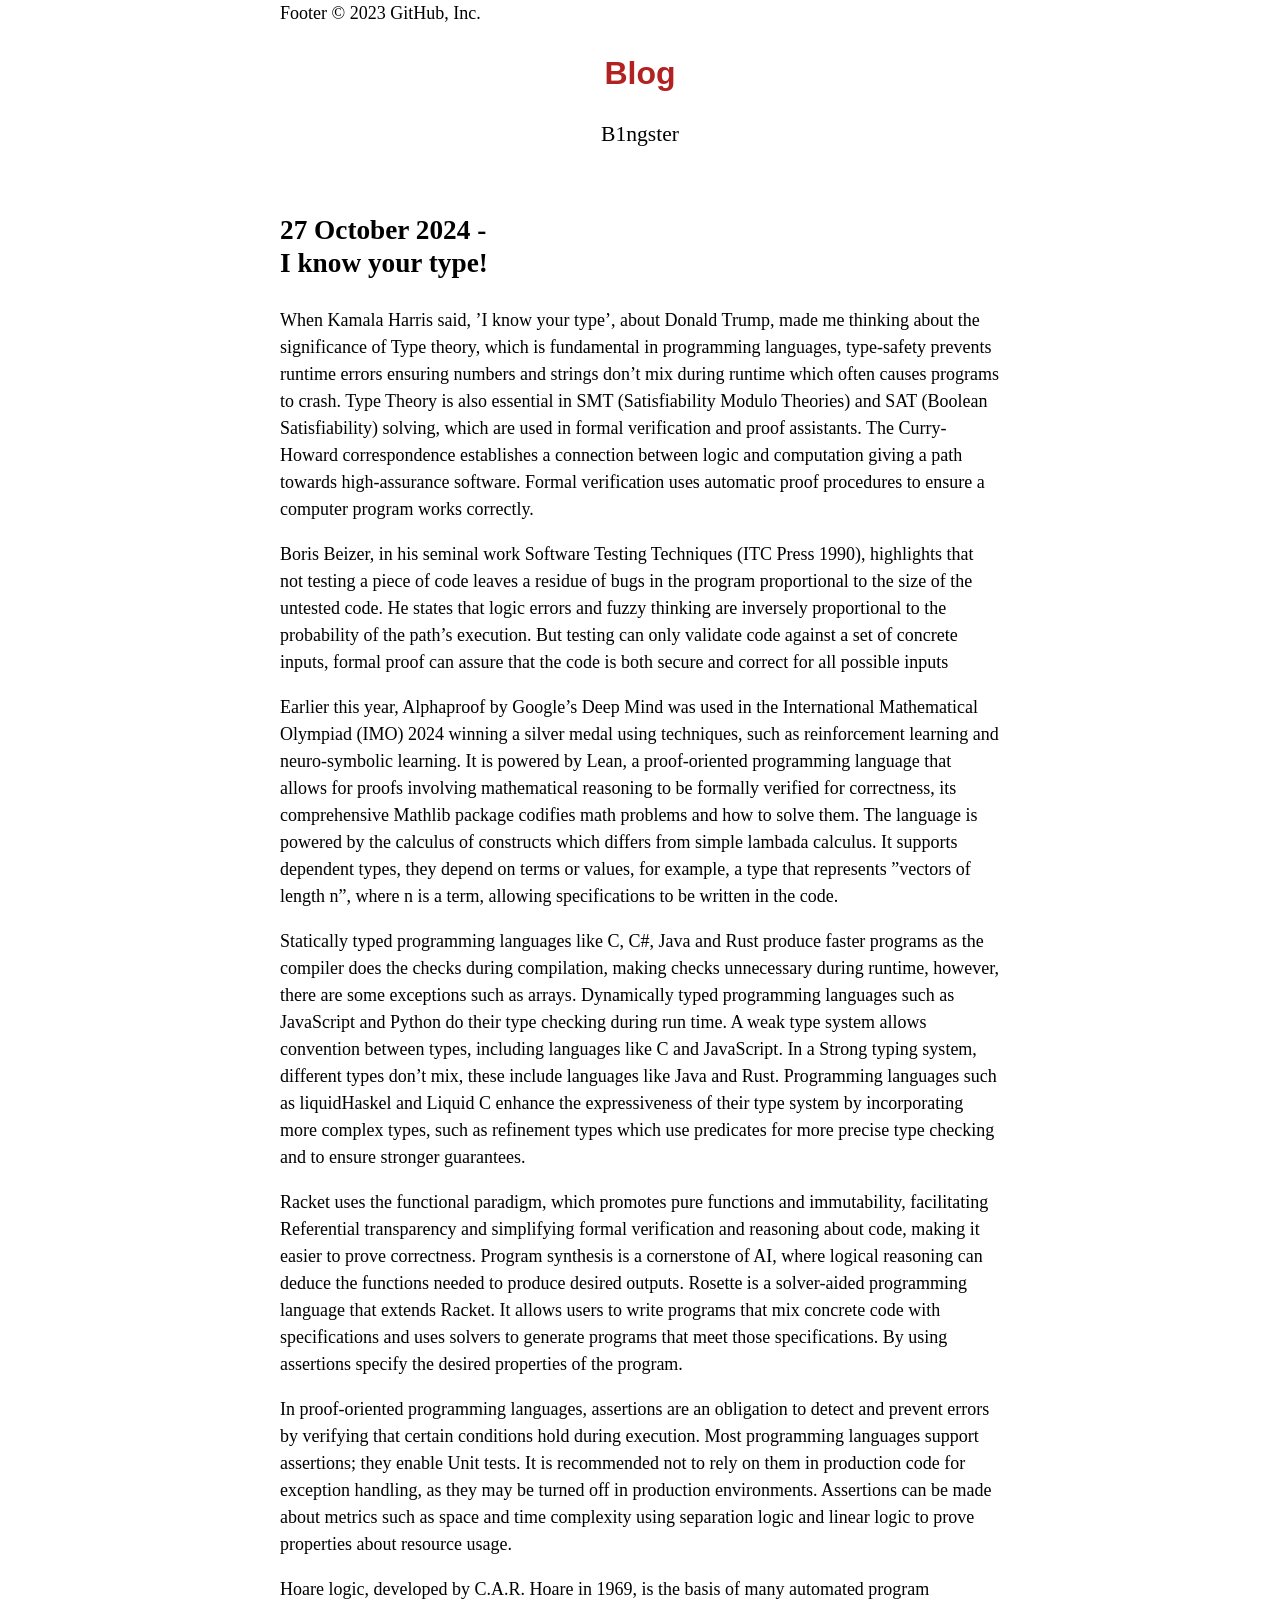
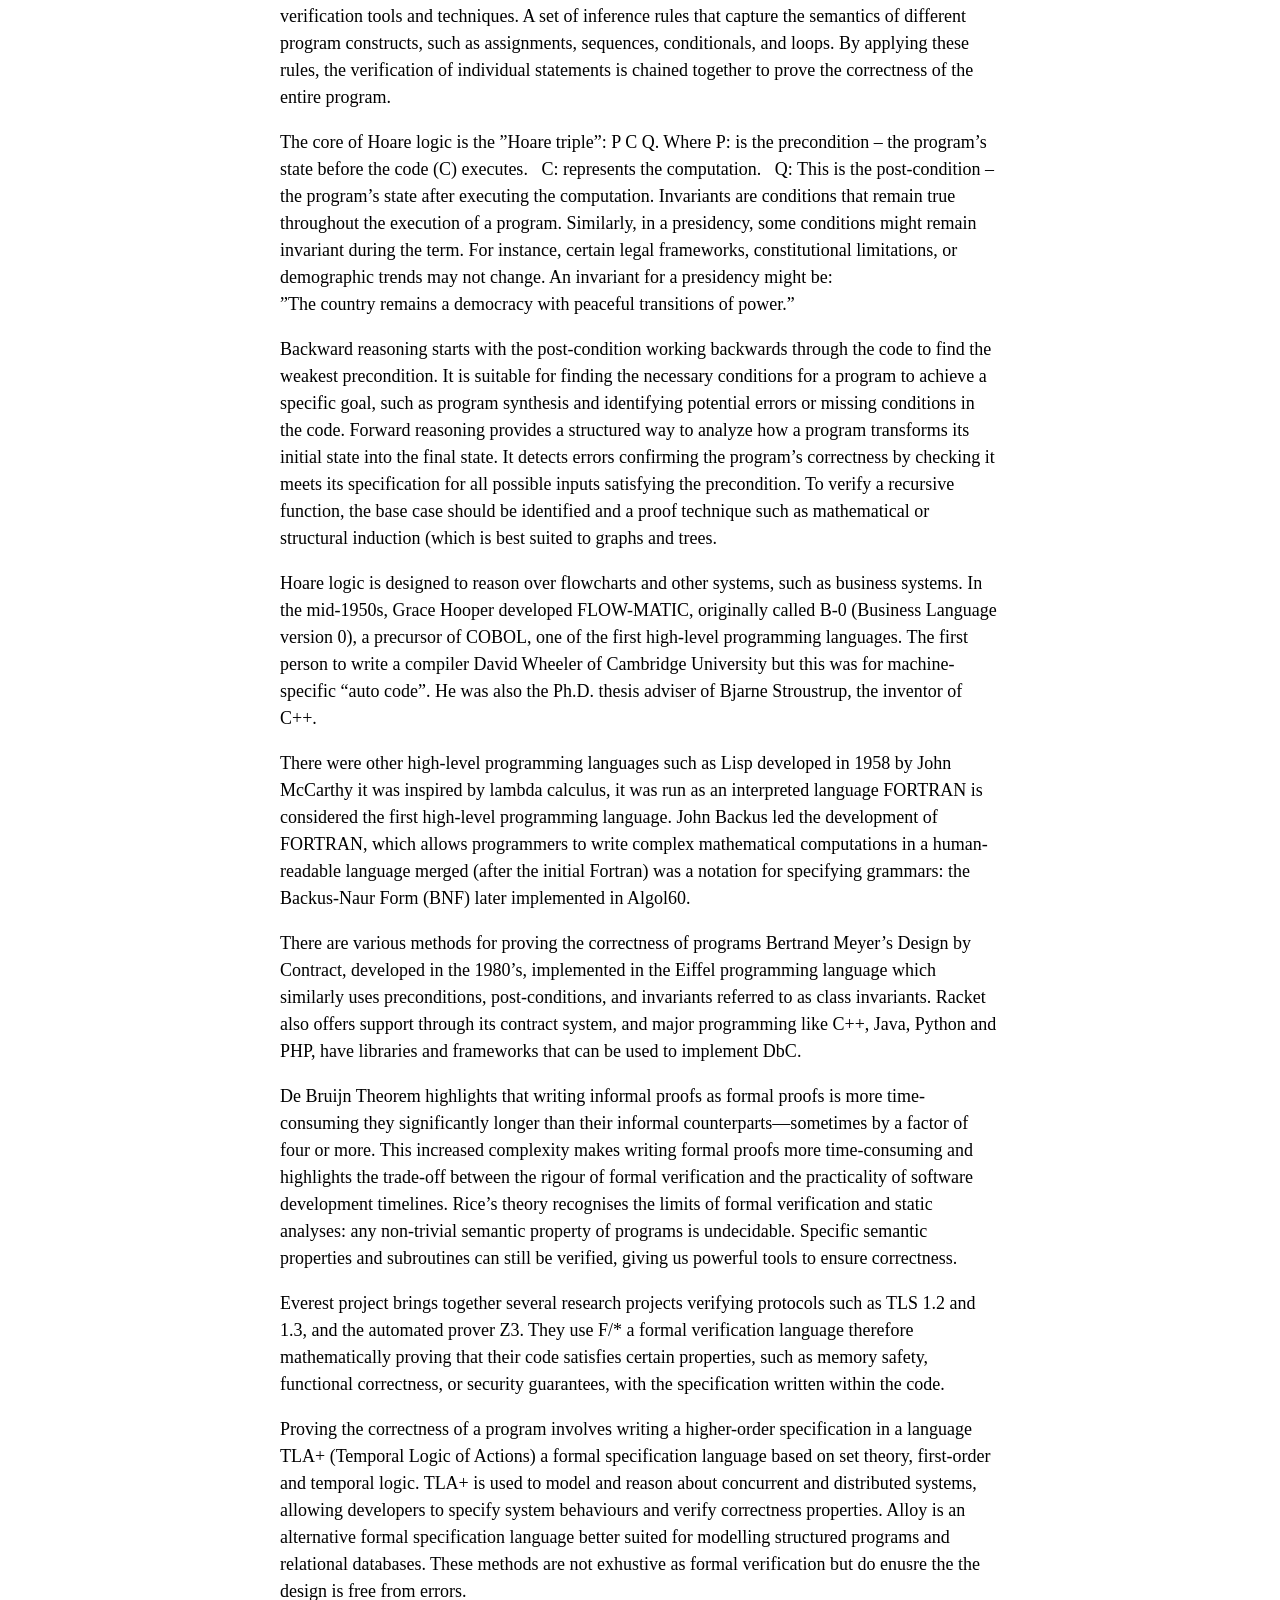
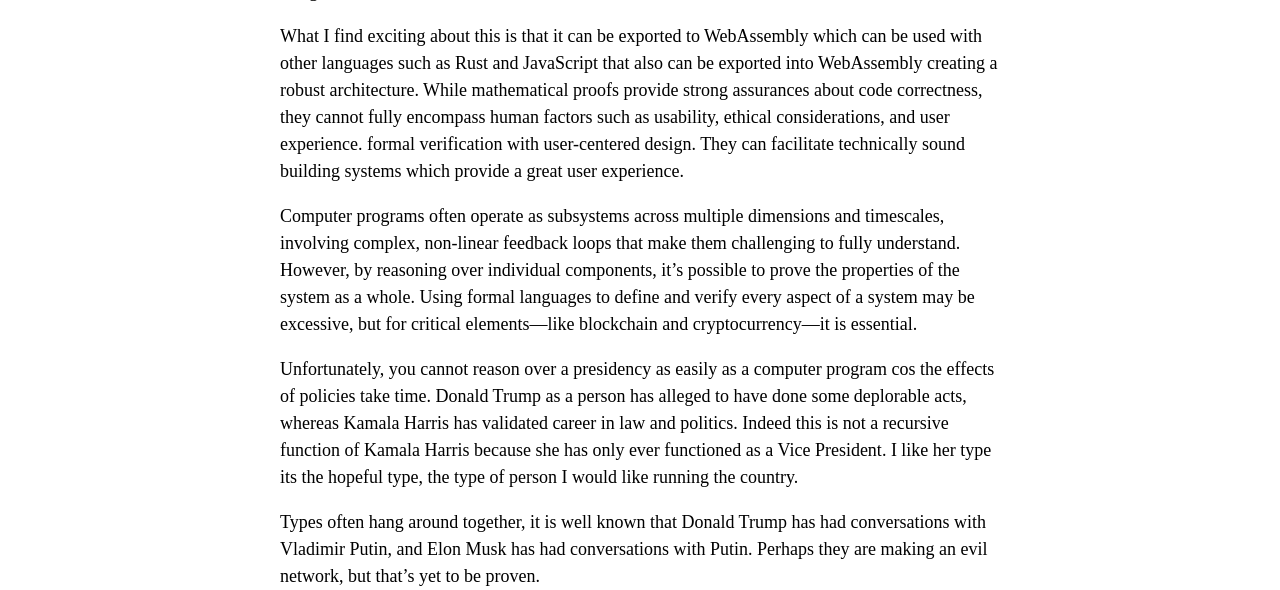
==== commit 3c682e54: "deploy: c367e84962f8f9635f8f10285309d4482267549e" ====
--- a/index.html
+++ b/index.html
@@ -18,118 +18,187 @@
                                                                   
 
 <h2 class='titleHead'>Blog</h2>
-<div class='author'><span class='cmr-12'>B1ngster</span></div><br />
+ <div class='author'><span class='cmr-12'>B1ngster</span></div><br />
 <div class='date'></div>
    </div>
                                                                   
 
                                                                   
-   <h3 class='likesectionHead' id='contents'><a id='x1-1000'></a>Contents</h3>
-   <div class='tableofcontents'>
-   <span class='sectionToc'><a href='#-april-taming-stochastic-parrots1'>                                                                                  20 April 2024
-- Taming Stochastic Parrots</a></span>
-<br />   <span class='sectionToc'><a href='#-feb-engineering-with-logic1'>1 Feb 2024 - <br class='newline' />Engineering with logic                  </a></span>
-<br />   <span class='sectionToc'><a href='#-jan-new-year-the-same-me1'>                                                                                  31 Jan 2024
-- New Year the same me</a></span>
-   </div>
-                                                                  
-
-                                                                  
-   <h3 class='likesectionHead' id='-april-taming-stochastic-parrots'><a id='x1-2000'></a>20 April 2024 - <br class='newline' />Taming Stochastic Parrots</h3>
-<p id='-april-taming-stochastic-parrots1'><a id='Q1-1-3'></a>
-</p><p>When using ChatGPT, it is important to specify what date you want to use. Large
-language Models such as ChatGPT give probabilistic output. The output differs
-when given the same input. This is due to the way the data is encoded and the
-algorithm used to extract the data, such as cosine similarity over a high-dimensional
-space, which gives rise to hallucinations.
-</p> 
-<p>   A way of overcoming different outputs is possibly using conventional
-programming techniques of caching and hashing the output; this could offer a speed
-improvement and cost reduction over using ChatGPT. Using ChatGPT requires a
-user to pay; however, you can use open-source language models such as LLama2, but
-there will still be costs for hosting the models. Chatgpt gives free credit - but I think
-you need to pay, so I need to wait til I have more money to investigate this. There
-are open-source
-</p> 
-<p>   LLM are capable of reasoning; this can be demonstrated by asking a
-math question without asking it to reason. It will show that it’s working
-out and usually provides better results—referred to as Chain of Thought
-Prompting. Better results can be achieved via few-shot learning; give the
-model an example of what you are looking for. This can be achieved on
-OpenAI’s Playground and through the chat log, where the conversation
-between the user and assistant can be artificially created after ChatGPT.
-Several more sophisticated ways of achieving this include context to large
-language model through RAG. Using agent frameworks such as Langchain and
-Autogen.
-</p> 
-<p>
-   </p> 
-
-   <h3 class='likesectionHead' id='-feb-engineering-with-logic'><a id='x1-3000'></a>1 Feb 2024 - <br class='newline' />Engineering with logic</h3>
-<p id='-feb-engineering-with-logic1'><a id='Q1-1-5'></a>
-</p><p>I have recently been doing a Functional Skills English class, yes my English is
-terrible, as it turned out, but I would like to point out that there was a fire alarm
-during the test, so I am doing a level one qualification. Fun is it gives me more time
-to enjoy learning about English.
-</p> 
-<p>   Interestingly, it’s noted that English aligns with first-order logic, documents
-to be digested into knowledge graphs created via subject-predicate-object
-triples, which comply with the RDF standard. SPO triples would be easy to
-extract if natural language would be easy to extract, but we don’t talk in
-simple noun-verb-adjectives, and the words often used are ambiguous and
-vague.
-</p> 
-<p>   When ontological modelling OntoClean provides metrics such as identity, unity,
-rigidity, and dependence, Welty and Andersen added two more meta-properties:
-                                                                  
-
-                                                                  
-permanence and actuality. In semantic modelling, relational considerations such as
-symmetry, inversion, and transitivity influence the structure of the knowledge
-base
-</p> 
-<p>   Codd’s First Normal Form closely resembles RDF triples Codd’s algebra are the
-selection, the projection, the Cartesian product (also called the cross product or cross
-join), the set union, and the set difference. Appart
-</p> 
-<p>
-   </p> 
-
-   <h3 class='likesectionHead' id='-jan-new-year-the-same-me'><a id='x1-4000'></a>31 Jan 2024 - <br class='newline' />New Year the same me</h3>
-<p id='-jan-new-year-the-same-me1'><a id='Q1-1-7'></a>
-</p><p>While studying for my Master’s in Data Science, my tutor informed me that studying
-without the foundations in the School of Engineering would be difficult. Therefore, I
-have taken up studying Level 3 in Engineering. Previously, I studied Level 3 in
-computing, moving on to a BSc in web technologies; this gave me a good
-understanding of several data science techniques such as database programming and
-animation. However, this did not prepare me to study data science at the School of
-Engineering.
-</p> 
-<p>   Engineering is from the Greek to create, and that is what we have been doing in
-this course using metalwork. I have been manually turning, milling and drilling to
-create a tool maker clamp. For the first assignment of this module, I got a
-distinction. Sadly, I only got a pass on the AutoCAD assignment because
-when I completed the assignment, I made additional layers to check the
-design and forgot to delete them. It was a pass, and now, we have passed the
-deadline.
-</p> 
-<p>   I took the Engineering Principles exam this month, and I fooked it, but it’s best
-out of two - I need to revise the conversions of energy and Archimedes principle and
-provide answers in the correct units. A reoccurring exam question is about measuring
-the gradients of a line, which is used in linear functions and creates a straight
-line graph; having a good understanding of this was important too while
-doing my Master’s and occurred during the Digital Image Processing exam,
-which the function was used to identify lines in images. Indeed, to solve
-many equations, transposing them into line equations allows a graph of a
-problem.
-</p> 
-<p>   This week, I have been off college as it’s a holiday before the new semester. I’m
-looking forward to new classes and sharing what I learn.
-</p> 
-<p>
-                                                                  
-
-                                                                  
+   <h3 class='likesectionHead' id='october-i-know-your-type-'><a id='x1-1000'></a>27 October 2024 - <br class='newline' />I know your type! </h3>
+<p id='november-i-know-your-type'><a id='Q1-1-2'></a>
+</p><p>When Kamala Harris said, ’I know your type’, about Donald Trump, made me
+thinking about the significance of Type theory, which is fundamental in programming
+languages, type-safety prevents runtime errors ensuring numbers and strings don’t
+mix during runtime which often causes programs to crash. Type Theory is
+also essential in SMT (Satisfiability Modulo Theories) and SAT (Boolean
+Satisfiability) solving, which are used in formal verification and proof assistants.
+The Curry-Howard correspondence establishes a connection between logic
+and computation giving a path towards high-assurance software. Formal
+verification uses automatic proof procedures to ensure a computer program works
+correctly.
+</p> 
+<p>   Boris Beizer, in his seminal work Software Testing Techniques (ITC Press 1990),
+highlights that not testing a piece of code leaves a residue of bugs in the program
+proportional to the size of the untested code. He states that logic errors and fuzzy
+thinking are inversely proportional to the probability of the path’s execution.
+But testing can only validate code against a set of concrete inputs, formal
+proof can assure that the code is both secure and correct for all possible
+inputs
+</p> 
+<p>   Earlier this year, Alphaproof by Google’s Deep Mind was used in the
+International Mathematical Olympiad (IMO) 2024 winning a silver medal using
+techniques, such as reinforcement learning and neuro-symbolic learning. It is powered
+by Lean, a proof-oriented programming language that allows for proofs involving
+mathematical reasoning to be formally verified for correctness, its comprehensive
+Mathlib package codifies math problems and how to solve them. The language is
+powered by the calculus of constructs which differs from simple lambada calculus. It
+supports dependent types, they depend on terms or values, for example, a type that
+represents ”vectors of length n”, where n is a term, allowing specifications to be
+written in the code.
+</p> 
+<p>   Statically typed programming languages like C, C#, Java and Rust produce
+faster programs as the compiler does the checks during compilation, making checks
+unnecessary during runtime, however, there are some exceptions such as arrays.
+Dynamically typed programming languages such as JavaScript and Python do their
+type checking during run time. A weak type system allows convention between types,
+including languages like C and JavaScript. In a Strong typing system, different
+types don’t mix, these include languages like Java and Rust. Programming
+languages such as liquidHaskel and Liquid C enhance the expressiveness of their
+type system by incorporating more complex types, such as refinement types
+which use predicates for more precise type checking and to ensure stronger
+guarantees.
+</p> 
+<p>   Racket uses the functional paradigm, which promotes pure functions and
+immutability, facilitating Referential transparency and simplifying formal verification
+and reasoning about code, making it easier to prove correctness. Program synthesis is
+a cornerstone of AI, where logical reasoning can deduce the functions needed to
+                                                                  
+
+                                                                  
+produce desired outputs. Rosette is a solver-aided programming language
+that extends Racket. It allows users to write programs that mix concrete
+code with specifications and uses solvers to generate programs that meet
+those specifications. By using assertions specify the desired properties of the
+program.
+</p> 
+<p>   In proof-oriented programming languages, assertions are an obligation to
+detect and prevent errors by verifying that certain conditions hold during
+execution. Most programming languages support assertions; they enable
+Unit tests. It is recommended not to rely on them in production code for
+exception handling, as they may be turned off in production environments.
+Assertions can be made about metrics such as space and time complexity
+using separation logic and linear logic to prove properties about resource
+usage.
+</p> 
+<p>   Hoare logic, developed by C.A.R. Hoare in 1969, is the basis of many
+automated program verification tools and techniques. A set of inference rules that
+capture the semantics of different program constructs, such as assignments,
+sequences, conditionals, and loops. By applying these rules, the verification of
+individual statements is chained together to prove the correctness of the entire
+program.
+</p> 
+<p>   The core of Hoare logic is the ”Hoare triple”: P C Q. Where P: is the precondition –
+the program’s state before the code (C) executes.   C: represents the computation.  
+Q: This is the post-condition – the program’s state after executing the computation.
+Invariants are conditions that remain true throughout the execution of a program.
+Similarly, in a presidency, some conditions might remain invariant during the
+term. For instance, certain legal frameworks, constitutional limitations, or
+demographic trends may not change. An invariant for a presidency might be:
+”The country remains a democracy with peaceful transitions of power.”
+</p> 
+<p>   Backward reasoning starts with the post-condition working backwards through
+the code to find the weakest precondition. It is suitable for finding the necessary
+conditions for a program to achieve a specific goal, such as program synthesis and
+identifying potential errors or missing conditions in the code. Forward reasoning
+provides a structured way to analyze how a program transforms its initial state into
+the final state. It detects errors confirming the program’s correctness by checking it
+meets its specification for all possible inputs satisfying the precondition. To verify a
+recursive function, the base case should be identified and a proof technique such as
+mathematical or structural induction (which is best suited to graphs and
+trees.
+</p> 
+<p>   Hoare logic is designed to reason over flowcharts and other systems, such as
+business systems. In the mid-1950s, Grace Hooper developed FLOW-MATIC,
+originally called B-0 (Business Language version 0), a precursor of COBOL, one of
+the first high-level programming languages. The first person to write a compiler
+David Wheeler of Cambridge University but this was for machine-specific “auto
+code”. He was also the Ph.D. thesis adviser of Bjarne Stroustrup, the inventor of
+C++.
+</p> 
+<p>   There were other high-level programming languages such as Lisp developed in
+1958 by John McCarthy it was inspired by lambda calculus, it was run as an
+                                                                  
+
+                                                                  
+interpreted language FORTRAN is considered the first high-level programming
+language. John Backus led the development of FORTRAN, which allows
+programmers to write complex mathematical computations in a human-readable
+language merged (after the initial Fortran) was a notation for specifying grammars:
+the Backus-Naur Form (BNF) later implemented in Algol60.
+</p> 
+<p>   There are various methods for proving the correctness of programs Bertrand
+Meyer’s Design by Contract, developed in the 1980’s, implemented in the Eiffel
+programming language which similarly uses preconditions, post-conditions, and
+invariants referred to as class invariants. Racket also offers support through its
+contract system, and major programming like C++, Java, Python and PHP, have
+libraries and frameworks that can be used to implement DbC.
+</p> 
+<p>   De Bruijn Theorem highlights that writing informal proofs as formal
+proofs is more time-consuming they significantly longer than their informal
+counterparts—sometimes by a factor of four or more. This increased complexity
+makes writing formal proofs more time-consuming and highlights the trade-off
+between the rigour of formal verification and the practicality of software development
+timelines. Rice’s theory recognises the limits of formal verification and static
+analyses: any non-trivial semantic property of programs is undecidable. Specific
+semantic properties and subroutines can still be verified, giving us powerful tools to
+ensure correctness.
+</p> 
+<p>   Everest project brings together several research projects verifying protocols such
+as TLS 1.2 and 1.3, and the automated prover Z3. They use F/* a formal verification
+language therefore mathematically proving that their code satisfies certain properties,
+such as memory safety, functional correctness, or security guarantees, with the
+specification written within the code.
+</p> 
+<p>   Proving the correctness of a program involves writing a higher-order specification
+in a language TLA+ (Temporal Logic of Actions) a formal specification language
+based on set theory, first-order and temporal logic. TLA+ is used to model and
+reason about concurrent and distributed systems, allowing developers to specify
+system behaviours and verify correctness properties. Alloy is an alternative formal
+specification language better suited for modelling structured programs and relational
+databases. These methods are not exhustive as formal verification but do enusre the
+the design is free from errors.
+</p> 
+<p>   What I find exciting about this is that it can be exported to WebAssembly which
+can be used with other languages such as Rust and JavaScript that also
+can be exported into WebAssembly creating a robust architecture. While
+mathematical proofs provide strong assurances about code correctness, they
+cannot fully encompass human factors such as usability, ethical considerations,
+and user experience. formal verification with user-centered design. They
+can facilitate technically sound building systems which provide a great user
+experience.
+</p> 
+<p>   Computer programs often operate as subsystems across multiple dimensions and
+timescales, involving complex, non-linear feedback loops that make them challenging
+to fully understand. However, by reasoning over individual components, it’s possible
+to prove the properties of the system as a whole. Using formal languages to define
+and verify every aspect of a system may be excessive, but for critical elements—like
+                                                                  
+
+                                                                  
+blockchain and cryptocurrency—it is essential.
+</p> 
+<p>   Unfortunately, you cannot reason over a presidency as easily as a computer
+program cos the effects of policies take time. Donald Trump as a person
+has alleged to have done some deplorable acts, whereas Kamala Harris has
+validated career in law and politics. Indeed this is not a recursive function of
+Kamala Harris because she has only ever functioned as a Vice President. I like
+her type its the hopeful type, the type of person I would like running the
+country.
+</p> 
+<p>   Types often hang around together, it is well known that Donald Trump has had
+conversations with Vladimir Putin, and Elon Musk has had conversations
+with Putin. Perhaps they are making an evil network, but that’s yet to be
+proven.
    </p> 
  
 </body> 
--- a/main.css
+++ b/main.css
@@ -40,12 +40,13 @@
 body{ margin:1em auto; max-width:80ch; padding:0 .62em; }
 h1,h2,h3,h4,h5 { line-height:1.2; }
 @media print{ body{ max-width:none } }
-.partHead, likepartHead { font-size: 2em; }
-.chapterHead, likechapterHead { font-size: 1.7411em; }
-.sectionHead, likesectionHead { font-size: 1.5157em; }
-.subsectionHead, likesubsectionHead { font-size: 1.3195em; }
-.subsubsectionHead, likesubsubsectionHead { font-size: 1.1487em; }
+.partHead, .likepartHead { font-size: 2em; }
+.chapterHead, .likechapterHead { font-size: 1.7411em; }
+.sectionHead, .likesectionHead { font-size: 1.5157em; }
+.subsectionHead, .likesubsectionHead { font-size: 1.3195em; }
+.subsubsectionHead, .likesubsubsectionHead { font-size: 1.1487em; }
  @media (prefers-color-scheme: dark) { img[src^="main"]{filter: invert(1); } } 
+ body { background-color: Canvas; color: CanvasText; color-scheme: light dark; } 
 li p.indent { text-indent: 0em }
 li p:first-child{ margin-top:0em; }
 li p:last-child, li div:last-child { margin-bottom:0.5em; }
@@ -84,6 +85,7 @@
 span.footnote-mark sup.textsuperscript, span.footnote-mark a sup.textsuperscript{ font-size:80%; }
 div.footnotes{border-top:solid 1px black; border-bottom:solid 1px black; padding-bottom:1ex; padding-top:0.5ex; margin-right:15%; margin-top:2ex; font-style:italic; font-size:85%;}
 div.footnotes p{margin-top:0; margin-bottom:0; text-indent:0;}
+code.verb{font-family:monospace,monospace;}
 div.tabular, div.center div.tabular {text-align: center; margin-top:0.5em; margin-bottom:0.5em; }
 table.tabular td p{margin-top:0em;}
 table.tabular {margin-left: auto; margin-right: auto;}
@@ -149,6 +151,10 @@
 div.abstract p {margin-left:5%; margin-right:5%;}
 div.abstract {width:100%;}
 .abstracttitle{text-align:center;margin-bottom:1em;}
+.subsectionToc, .likesubsectionToc {margin-left:1em;}
+.subsubsectionToc, .likesubsubsectionToc {margin-left:2em;}
+.paragraphToc, .likeparagraphToc {margin-left:3em;}
+.subparagraphToc, .likesubparagraphToc {margin-left:4em;}
 figure.float, div.figure {margin-left: auto; margin-right: auto;}
 figure.figure {text-align:center;}
 figcaption.caption {text-indent:-2em; margin-left:3em; margin-right:1em; text-align:center;}
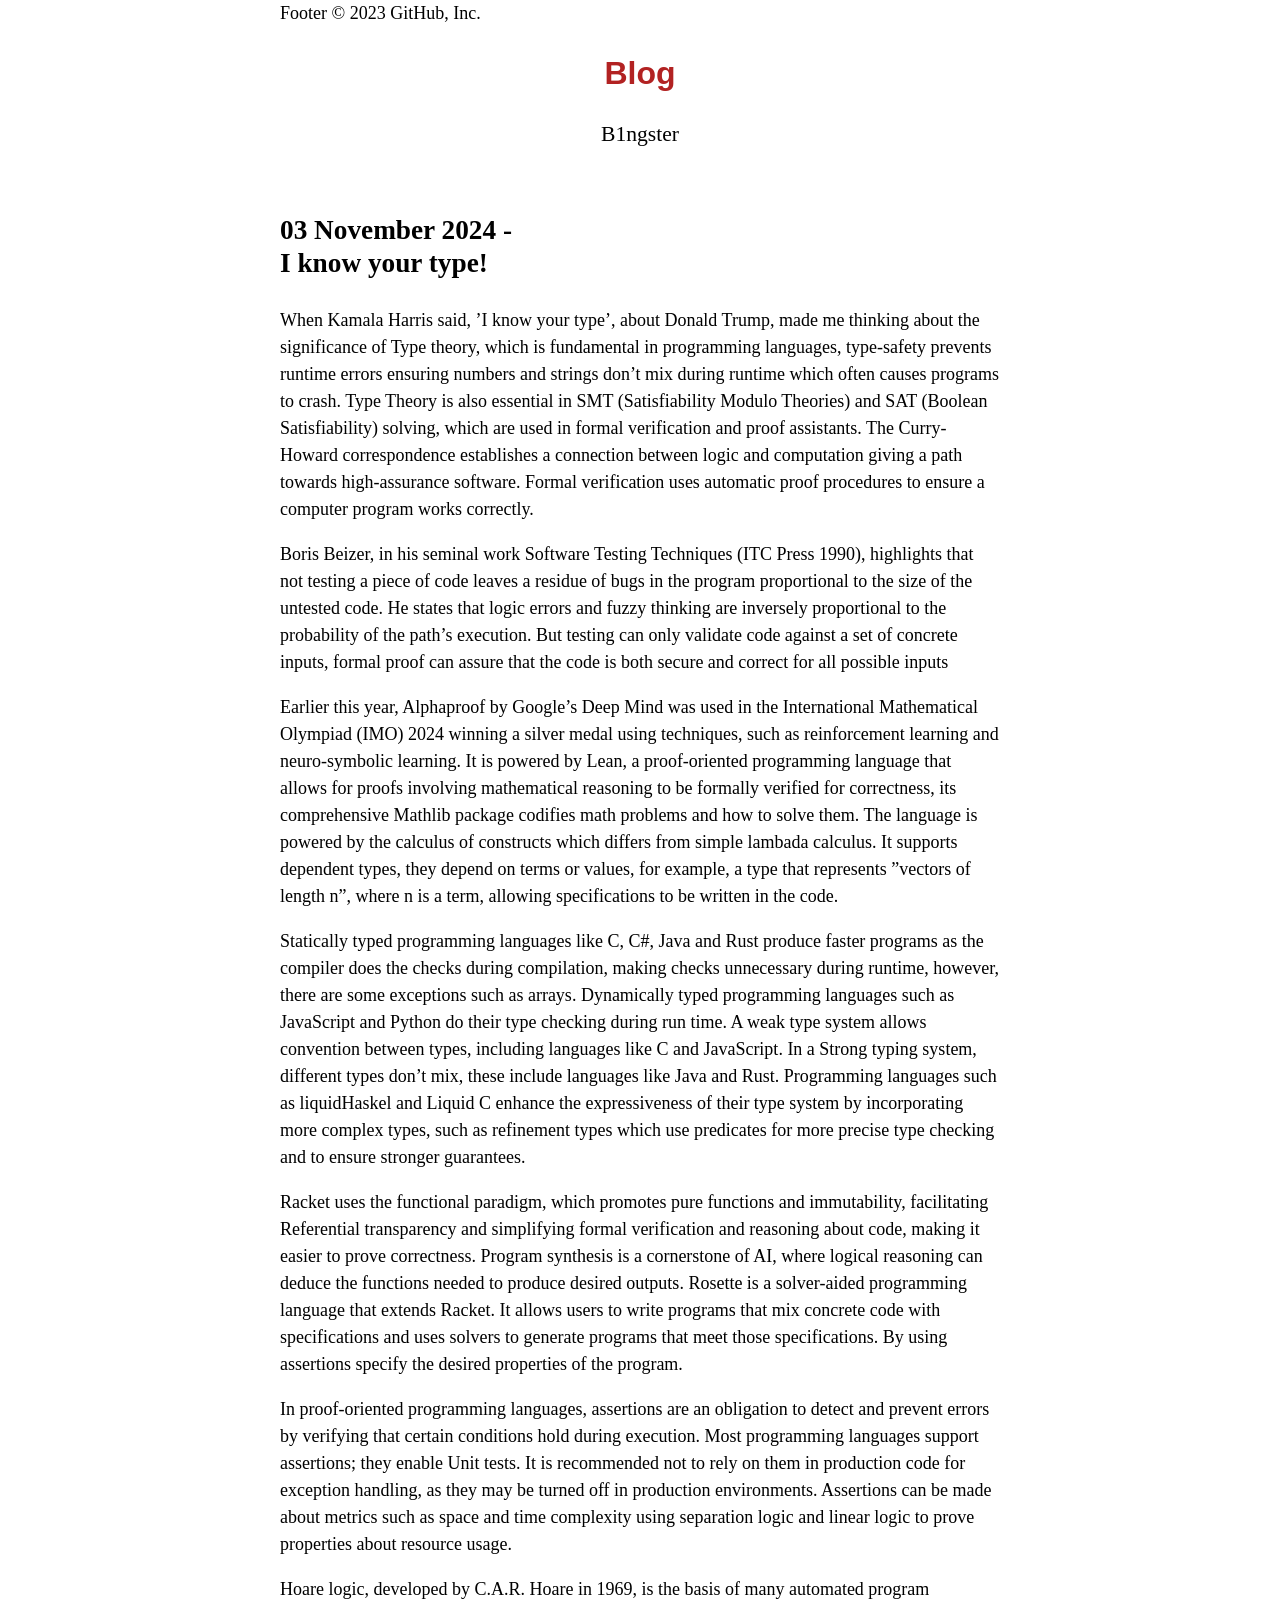
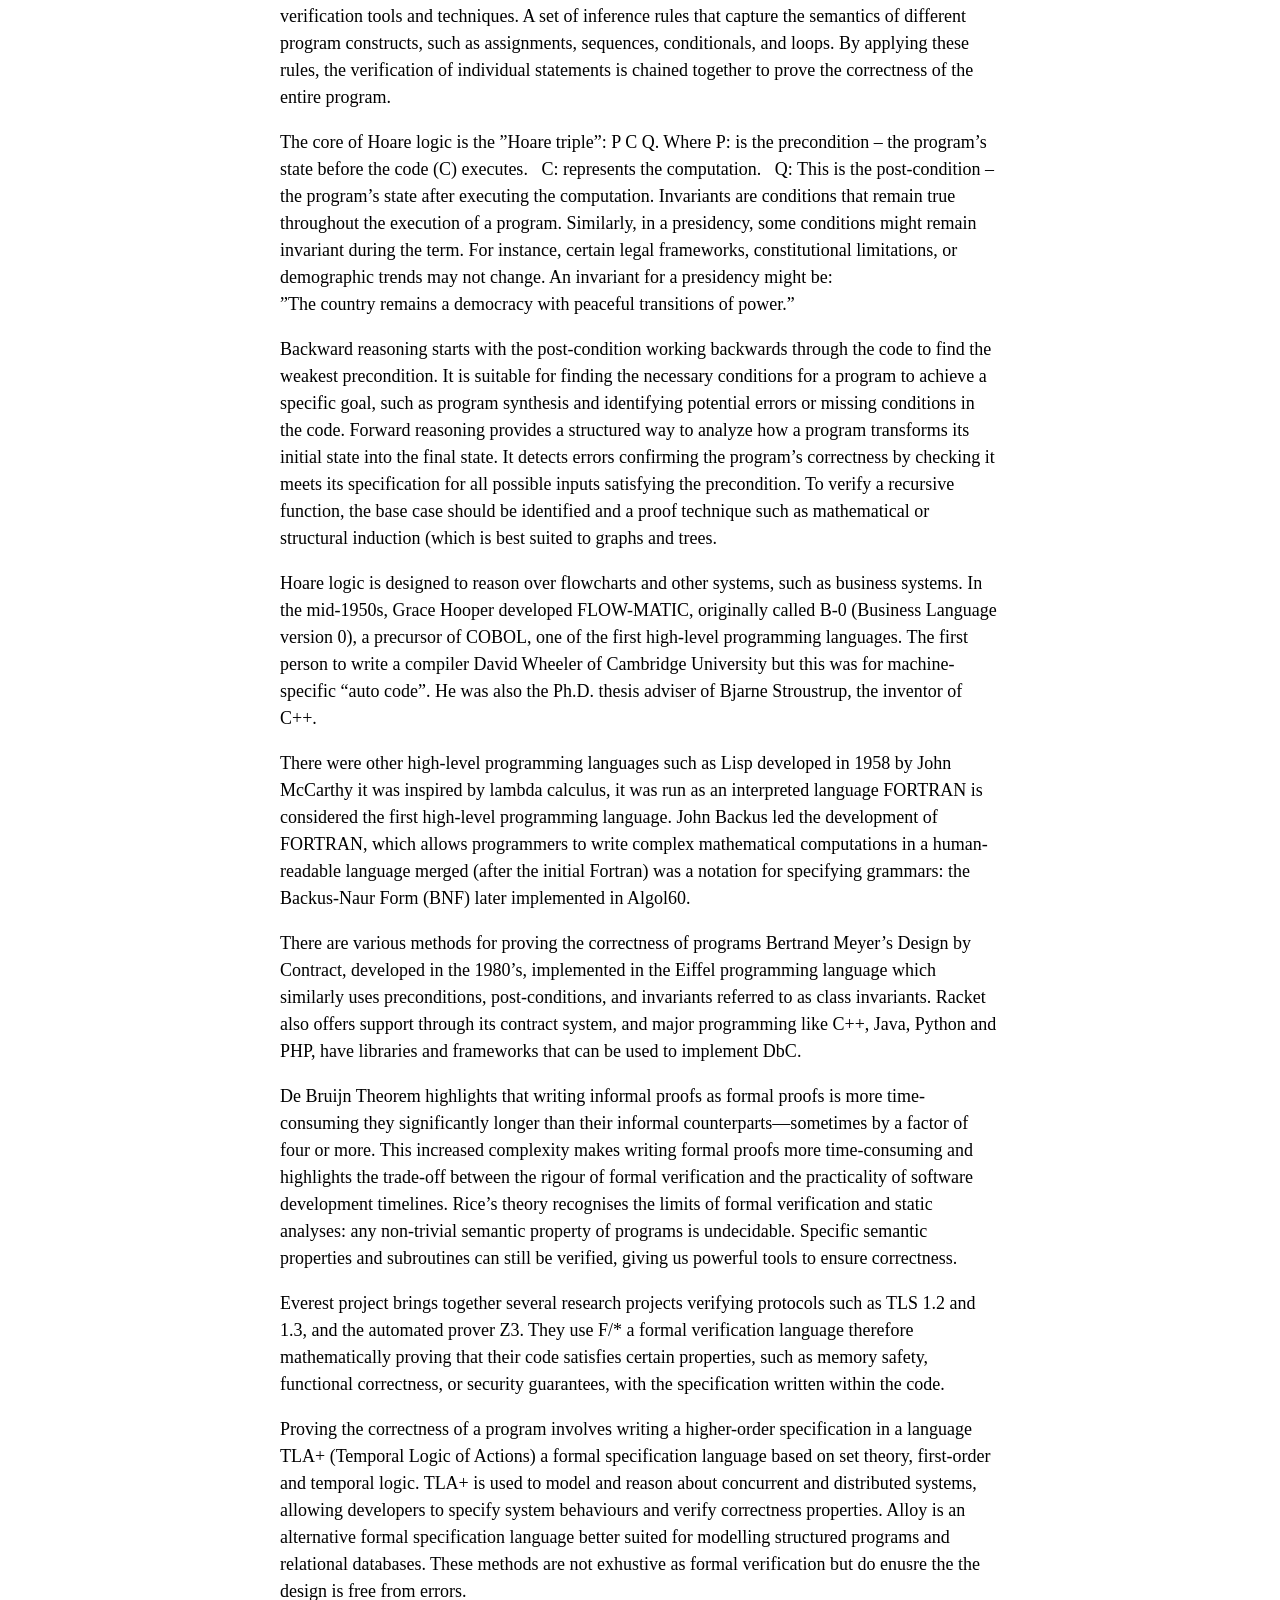
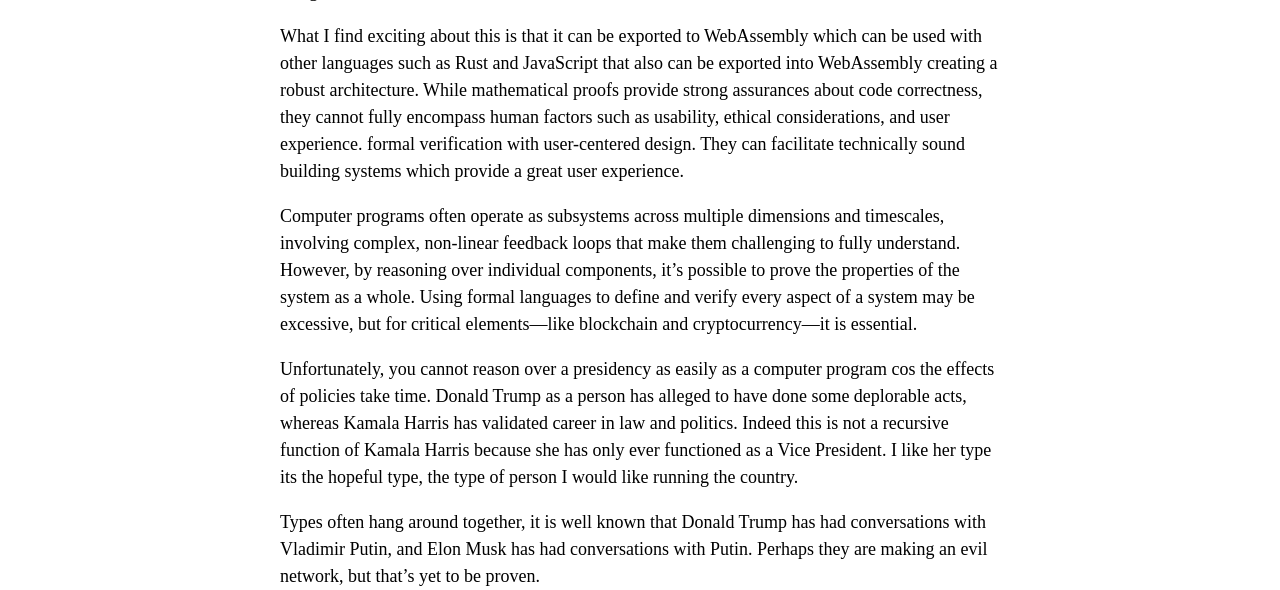
==== commit 7fde0fc2: "deploy: b42851c16b21114d2b6bee85db75c92f1728f7ab" ====
--- a/index.html
+++ b/index.html
@@ -24,7 +24,7 @@
                                                                   
 
                                                                   
-   <h3 class='likesectionHead' id='october-i-know-your-type-'><a id='x1-1000'></a>27 October 2024 - <br class='newline' />I know your type! </h3>
+   <h3 class='likesectionHead' id='november-i-know-your-type-'><a id='x1-1000'></a>03 November 2024 - <br class='newline' />I know your type! </h3>
 <p id='november-i-know-your-type'><a id='Q1-1-2'></a>
 </p><p>When Kamala Harris said, ’I know your type’, about Donald Trump, made me
 thinking about the significance of Type theory, which is fundamental in programming
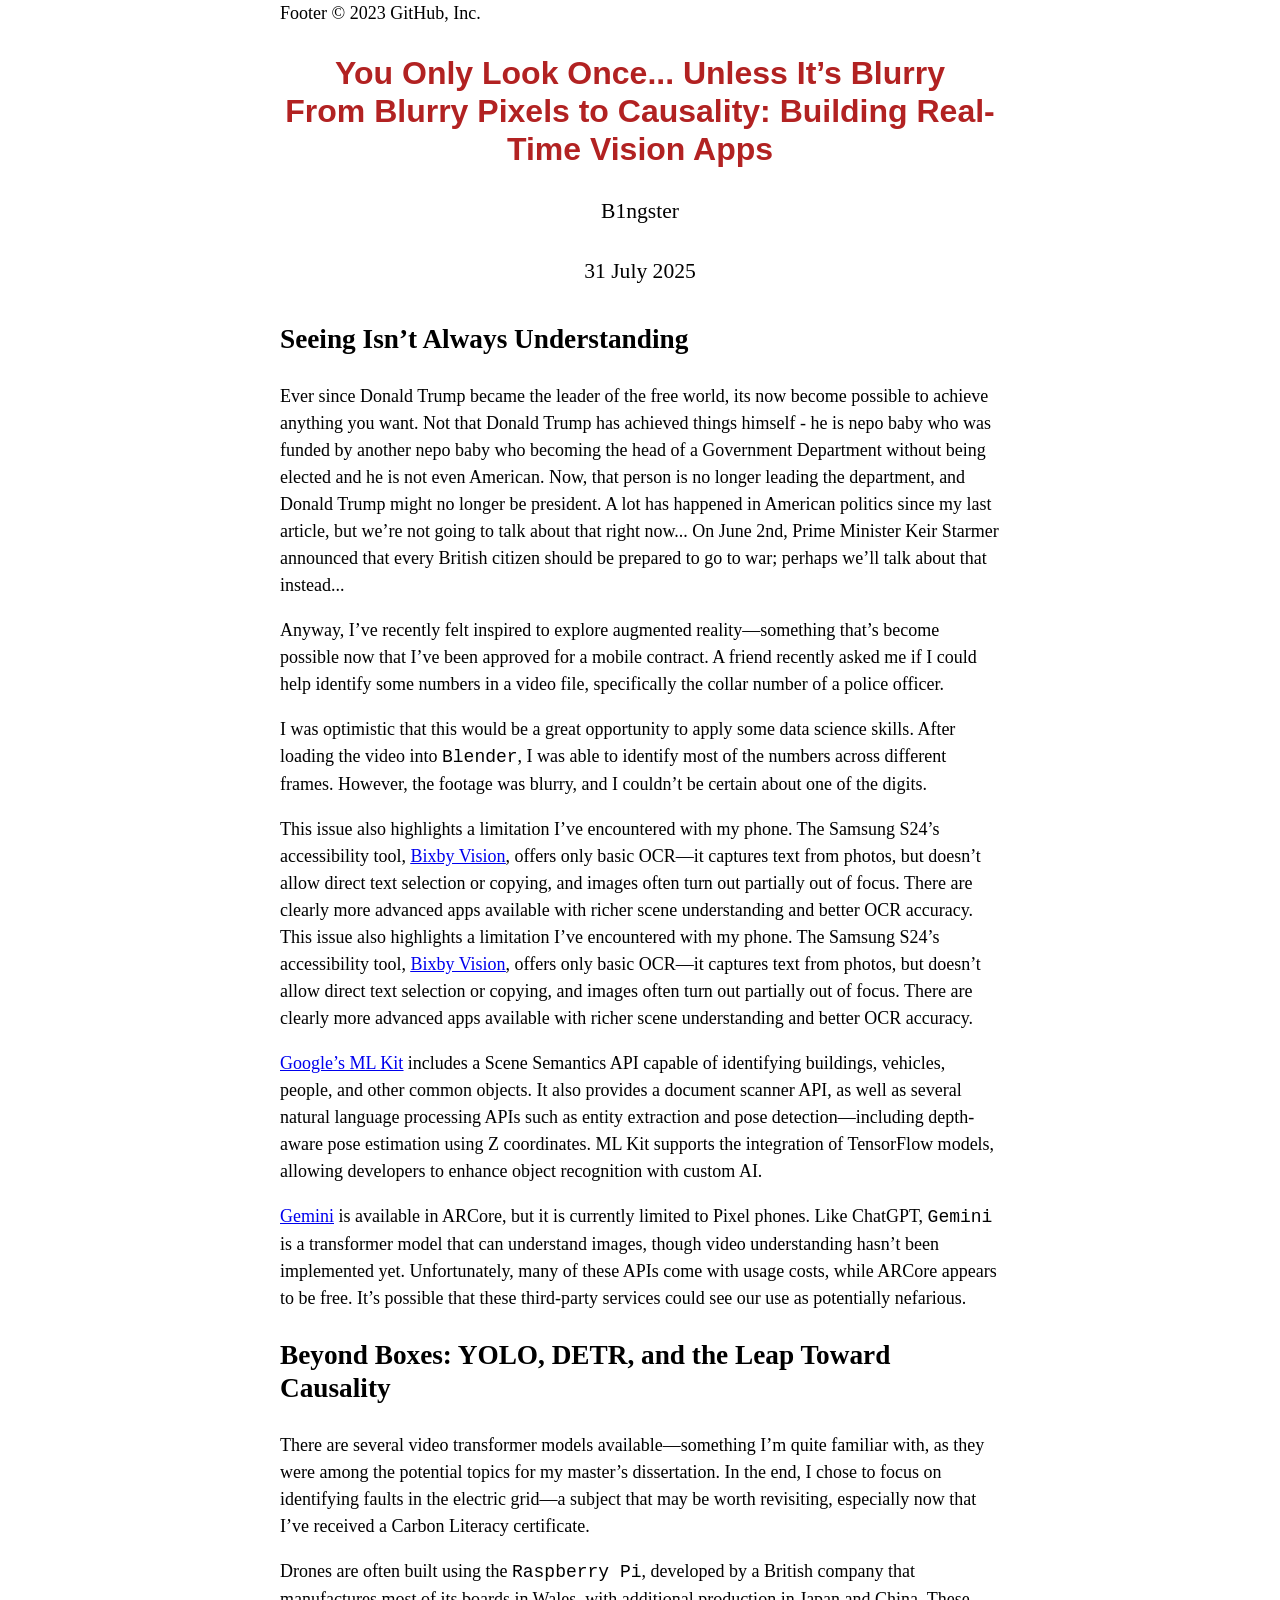
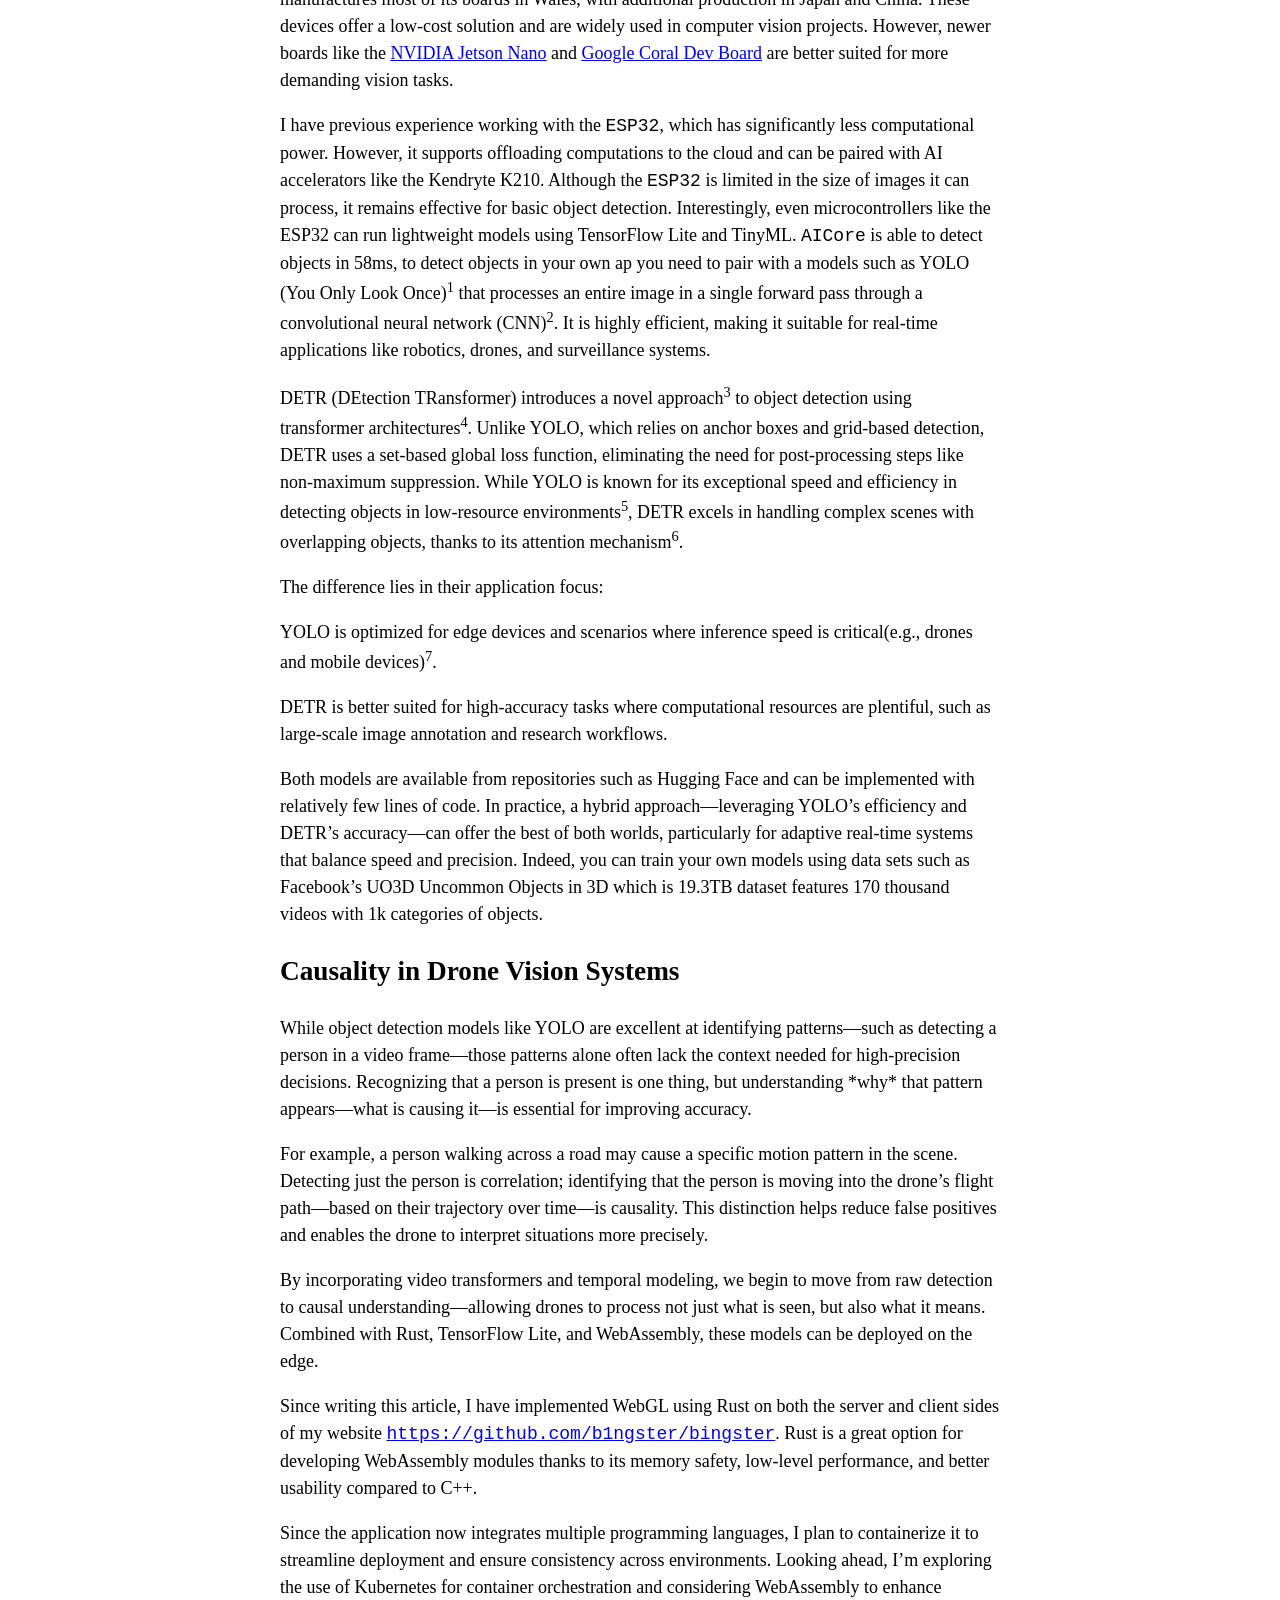
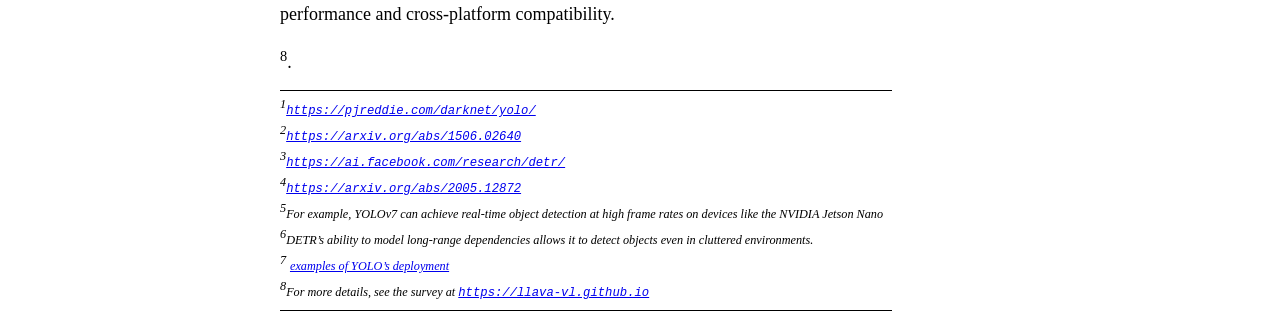
==== commit 4bfd1ed6: "deploy: 85348e4420bbde7ab3e086c3484c0c94bb869829" ====
--- a/index.html
+++ b/index.html
@@ -1,6 +1,6 @@
 <!DOCTYPE html> 
 <html> 
-<head> <title>Blog</title> 
+<head> <title></title> 
 <meta charset='UTF-8' /> 
 <meta content='TeX4ht (http://www.cse.ohio-state.edu/~gurari/TeX4ht/)' name='generator' /> 
 <link href='main.css' rel='stylesheet' type='text/css' /> 
@@ -9,197 +9,191 @@
 </head><body>
 <p>Footer <span class='tcrm-1000'>© </span>2023 GitHub, Inc.
    </p> 
-  <div class='maketitle'>
-                                                                  
+  <div class='maketitle'>                                                              
 
                                                                   
                                                                   
 
                                                                   
 
-<h2 class='titleHead'>Blog</h2>
+<h2 class='titleHead'> You Only Look Once... Unless It’s Blurry<br />
+From Blurry Pixels to Causality: Building Real-Time Vision Apps </h2>
  <div class='author'><span class='cmr-12'>B1ngster</span></div><br />
-<div class='date'></div>
+<div class='date'><span class='cmr-12'>31 July 2025</span></div>
    </div>
                                                                   
 
                                                                   
-   <h3 class='likesectionHead' id='november-i-know-your-type-'><a id='x1-1000'></a>03 November 2024 - <br class='newline' />I know your type! </h3>
-<p id='november-i-know-your-type'><a id='Q1-1-2'></a>
-</p><p>When Kamala Harris said, ’I know your type’, about Donald Trump, made me
-thinking about the significance of Type theory, which is fundamental in programming
-languages, type-safety prevents runtime errors ensuring numbers and strings don’t
-mix during runtime which often causes programs to crash. Type Theory is
-also essential in SMT (Satisfiability Modulo Theories) and SAT (Boolean
-Satisfiability) solving, which are used in formal verification and proof assistants.
-The Curry-Howard correspondence establishes a connection between logic
-and computation giving a path towards high-assurance software. Formal
-verification uses automatic proof procedures to ensure a computer program works
-correctly.
+   
+   <h3 class='likesectionHead' id='seeing-isnt-always-understanding'><a id='x1-1000'></a>Seeing Isn’t Always Understanding</h3>
+<p id='seeing-isnt-always-understanding1'><a id='Q1-1-2'></a>
+</p><p>Ever since Donald Trump became the leader of the free world, its now become
+possible to achieve anything you want. Not that Donald Trump has achieved things
+himself - he is nepo baby who was funded by another nepo baby who becoming
+the head of a Government Department without being elected and he is not
+even American. Now, that person is no longer leading the department, and
+Donald Trump might no longer be president. A lot has happened in American
+politics since my last article, but we’re not going to talk about that right
+now... On June 2nd, Prime Minister Keir Starmer announced that every
+British citizen should be prepared to go to war; perhaps we’ll talk about that
+instead...
 </p> 
-<p>   Boris Beizer, in his seminal work Software Testing Techniques (ITC Press 1990),
-highlights that not testing a piece of code leaves a residue of bugs in the program
-proportional to the size of the untested code. He states that logic errors and fuzzy
-thinking are inversely proportional to the probability of the path’s execution.
-But testing can only validate code against a set of concrete inputs, formal
-proof can assure that the code is both secure and correct for all possible
-inputs
+<p>   Anyway, I’ve recently felt inspired to explore augmented reality—something that’s
+become possible now that I’ve been approved for a mobile contract. A friend recently
+asked me if I could help identify some numbers in a video file, specifically the collar
+number of a police officer.
 </p> 
-<p>   Earlier this year, Alphaproof by Google’s Deep Mind was used in the
-International Mathematical Olympiad (IMO) 2024 winning a silver medal using
-techniques, such as reinforcement learning and neuro-symbolic learning. It is powered
-by Lean, a proof-oriented programming language that allows for proofs involving
-mathematical reasoning to be formally verified for correctness, its comprehensive
-Mathlib package codifies math problems and how to solve them. The language is
-powered by the calculus of constructs which differs from simple lambada calculus. It
-supports dependent types, they depend on terms or values, for example, a type that
-represents ”vectors of length n”, where n is a term, allowing specifications to be
-written in the code.
+<p>   I was optimistic that this would be a great opportunity to apply some data
+science skills. After loading the video into <code><span class='cmtt-10'>Blender</span></code>, I was able to identify most of the
+numbers across different frames. However, the footage was blurry, and I couldn’t be
+certain about one of the digits.
 </p> 
-<p>   Statically typed programming languages like C, C#, Java and Rust produce
-faster programs as the compiler does the checks during compilation, making checks
-unnecessary during runtime, however, there are some exceptions such as arrays.
-Dynamically typed programming languages such as JavaScript and Python do their
-type checking during run time. A weak type system allows convention between types,
-including languages like C and JavaScript. In a Strong typing system, different
-types don’t mix, these include languages like Java and Rust. Programming
-languages such as liquidHaskel and Liquid C enhance the expressiveness of their
-type system by incorporating more complex types, such as refinement types
-which use predicates for more precise type checking and to ensure stronger
-guarantees.
+<p>   This issue also highlights a limitation I’ve encountered with my phone. The
+Samsung S24’s accessibility tool,  <a href='https://www.samsung.com'><span class='underline'>Bixby Vision</span></a>, offers only basic OCR—it captures
+text from photos, but doesn’t allow direct text selection or copying, and
+images often turn out partially out of focus. There are clearly more advanced
+apps available with richer scene understanding and better OCR accuracy.
+This issue also highlights a limitation I’ve encountered with my phone. The
+Samsung S24’s accessibility tool,  <a href='https://www.samsung.com'><span class='underline'>Bixby Vision</span></a>, offers only basic OCR—it
+captures text from photos, but doesn’t allow direct text selection or copying,
+and images often turn out partially out of focus. There are clearly more
+advanced apps available with richer scene understanding and better OCR
+accuracy.
 </p> 
-<p>   Racket uses the functional paradigm, which promotes pure functions and
-immutability, facilitating Referential transparency and simplifying formal verification
-and reasoning about code, making it easier to prove correctness. Program synthesis is
-a cornerstone of AI, where logical reasoning can deduce the functions needed to
+<p>    <a href='https://developers.google.com/ml-kit/overview'><span class='underline'>Google’s ML Kit</span></a> includes a Scene Semantics API capable of identifying
+buildings, vehicles, people, and other common objects. It also provides a document
+scanner API, as well as several natural language processing APIs such as entity
+extraction and pose detection—including depth-aware pose estimation using Z
+coordinates. ML Kit supports the integration of TensorFlow models, allowing
+developers to enhance object recognition with custom AI.
+</p> 
+<p>   <a href='https://ai.google'><span class='underline'>Gemini</span></a> is available in ARCore, but it is currently limited to Pixel phones.
+Like ChatGPT, <code><span class='cmtt-10'>Gemini</span></code> is a transformer model that can understand images,
+though video understanding hasn’t been implemented yet. Unfortunately,
+many of these APIs come with usage costs, while ARCore appears to be free.
+It’s possible that these third-party services could see our use as potentially
                                                                   
 
                                                                   
-produce desired outputs. Rosette is a solver-aided programming language
-that extends Racket. It allows users to write programs that mix concrete
-code with specifications and uses solvers to generate programs that meet
-those specifications. By using assertions specify the desired properties of the
-program.
+nefarious.
+   
+   </p> 
+
+   <h3 class='likesectionHead' id='beyond-boxes-yolo-detr-and-the-leap-toward-causality'><a id='x1-2000'></a>Beyond Boxes: YOLO, DETR, and the Leap Toward Causality</h3>
+<p id='beyond-boxes-yolo-detr-and-the-leap-toward-causality1'><a id='Q1-1-4'></a>
+</p><p>There are several video transformer models available—something I’m quite familiar
+with, as they were among the potential topics for my master’s dissertation. In the
+end, I chose to focus on identifying faults in the electric grid—a subject that may
+be worth revisiting, especially now that I’ve received a Carbon Literacy
+certificate.
 </p> 
-<p>   In proof-oriented programming languages, assertions are an obligation to
-detect and prevent errors by verifying that certain conditions hold during
-execution. Most programming languages support assertions; they enable
-Unit tests. It is recommended not to rely on them in production code for
-exception handling, as they may be turned off in production environments.
-Assertions can be made about metrics such as space and time complexity
-using separation logic and linear logic to prove properties about resource
-usage.
+<p>   Drones are often built using the <code><span class='cmtt-10'>Raspberry Pi</span></code>, developed by a British company
+that manufactures most of its boards in Wales, with additional production in Japan
+and China. These devices offer a low-cost solution and are widely used in
+computer vision projects. However, newer boards like the  <a href='https://developer.nvidia.com/embedded/jetson-nano'><span class='underline'>NVIDIA Jetson Nano</span></a>
+and  <a href='https://coral.ai/products/dev-board'><span class='underline'>Google Coral Dev Board</span></a> are better suited for more demanding vision
+tasks.
 </p> 
-<p>   Hoare logic, developed by C.A.R. Hoare in 1969, is the basis of many
-automated program verification tools and techniques. A set of inference rules that
-capture the semantics of different program constructs, such as assignments,
-sequences, conditionals, and loops. By applying these rules, the verification of
-individual statements is chained together to prove the correctness of the entire
-program.
+<p>   I have previous experience working with the <code><span class='cmtt-10'>ESP32</span></code>, which has significantly
+less computational power. However, it supports offloading computations to
+the cloud and can be paired with AI accelerators like the Kendryte K210.
+Although the <code><span class='cmtt-10'>ESP32</span></code> is limited in the size of images it can process, it remains
+effective for basic object detection. Interestingly, even microcontrollers
+like the ESP32 can run lightweight models using TensorFlow Lite and
+TinyML. <code><span class='cmtt-10'>AICore</span></code> is able to detect objects in 58ms, to detect objects in your
+own ap you need to pair with a models such as YOLO (You Only Look
+Once)<span class='footnote-mark'><a id='fn1x0-bk'><sup class='textsuperscript'>1</sup></a></span><a id='x1-2001f1'></a> that
+processes an entire image in a single forward pass through a convolutional neural network
+(CNN)<span class='footnote-mark'><a id='fn2x0-bk'><sup class='textsuperscript'>2</sup></a></span><a id='x1-2003f2'></a>.
+It is highly efficient, making it suitable for real-time applications like robotics,
+drones, and surveillance systems.
 </p> 
-<p>   The core of Hoare logic is the ”Hoare triple”: P C Q. Where P: is the precondition –
-the program’s state before the code (C) executes.   C: represents the computation.  
-Q: This is the post-condition – the program’s state after executing the computation.
-Invariants are conditions that remain true throughout the execution of a program.
-Similarly, in a presidency, some conditions might remain invariant during the
-term. For instance, certain legal frameworks, constitutional limitations, or
-demographic trends may not change. An invariant for a presidency might be:
-”The country remains a democracy with peaceful transitions of power.”
+<p>   DETR (DEtection TRansformer) introduces a novel
+approach<span class='footnote-mark'><a id='fn3x0-bk'><sup class='textsuperscript'>3</sup></a></span><a id='x1-2005f3'></a> to object detection
+using transformer architectures<span class='footnote-mark'><a id='fn4x0-bk'><sup class='textsuperscript'>4</sup></a></span><a id='x1-2007f4'></a>.
+Unlike YOLO, which relies on anchor boxes and grid-based detection,
+DETR uses a set-based global loss function, eliminating the need for
+post-processing steps like non-maximum suppression. While YOLO is known
+for its exceptional speed and efficiency in detecting objects in low-resource
+environments<span class='footnote-mark'><a id='fn5x0-bk'><sup class='textsuperscript'>5</sup></a></span><a id='x1-2009f5'></a>,
+DETR excels in handling complex scenes with overlapping objects, thanks to its attention
+mechanism<span class='footnote-mark'><a id='fn6x0-bk'><sup class='textsuperscript'>6</sup></a></span><a id='x1-2011f6'></a>.
 </p> 
-<p>   Backward reasoning starts with the post-condition working backwards through
-the code to find the weakest precondition. It is suitable for finding the necessary
-conditions for a program to achieve a specific goal, such as program synthesis and
-identifying potential errors or missing conditions in the code. Forward reasoning
-provides a structured way to analyze how a program transforms its initial state into
-the final state. It detects errors confirming the program’s correctness by checking it
-meets its specification for all possible inputs satisfying the precondition. To verify a
-recursive function, the base case should be identified and a proof technique such as
-mathematical or structural induction (which is best suited to graphs and
-trees.
+<p>   The difference lies in their application focus:
 </p> 
-<p>   Hoare logic is designed to reason over flowcharts and other systems, such as
-business systems. In the mid-1950s, Grace Hooper developed FLOW-MATIC,
-originally called B-0 (Business Language version 0), a precursor of COBOL, one of
-the first high-level programming languages. The first person to write a compiler
-David Wheeler of Cambridge University but this was for machine-specific “auto
-code”. He was also the Ph.D. thesis adviser of Bjarne Stroustrup, the inventor of
-C++.
+<p>   YOLO is optimized for edge devices and scenarios where inference speed is critical(e.g., drones
+and mobile devices)<span class='footnote-mark'><a id='fn7x0-bk'><sup class='textsuperscript'>7</sup></a></span><a id='x1-2013f7'></a>.
 </p> 
-<p>   There were other high-level programming languages such as Lisp developed in
-1958 by John McCarthy it was inspired by lambda calculus, it was run as an
+<p>   DETR is better suited for high-accuracy tasks where computational resources are
                                                                   
 
                                                                   
-interpreted language FORTRAN is considered the first high-level programming
-language. John Backus led the development of FORTRAN, which allows
-programmers to write complex mathematical computations in a human-readable
-language merged (after the initial Fortran) was a notation for specifying grammars:
-the Backus-Naur Form (BNF) later implemented in Algol60.
+plentiful, such as large-scale image annotation and research workflows.
 </p> 
-<p>   There are various methods for proving the correctness of programs Bertrand
-Meyer’s Design by Contract, developed in the 1980’s, implemented in the Eiffel
-programming language which similarly uses preconditions, post-conditions, and
-invariants referred to as class invariants. Racket also offers support through its
-contract system, and major programming like C++, Java, Python and PHP, have
-libraries and frameworks that can be used to implement DbC.
+<p>   Both models are available from repositories such as Hugging Face and
+can be implemented with relatively few lines of code. In practice, a hybrid
+approach—leveraging YOLO’s efficiency and DETR’s accuracy—can offer the best of
+both worlds, particularly for adaptive real-time systems that balance speed and
+precision. Indeed, you can train your own models using data sets such as Facebook’s
+UO3D Uncommon Objects in 3D which is 19.3TB dataset features 170 thousand
+videos with 1k categories of objects.
+   </p> 
+
+   <h3 class='likesectionHead' id='causality-in-drone-vision-systems'><a id='x1-3000'></a>Causality in Drone Vision Systems</h3>
+<p>While object detection models like YOLO are excellent at identifying patterns—such
+as detecting a person in a video frame—those patterns alone often lack the context
+needed for high-precision decisions. Recognizing that a person is present is one thing,
+but understanding *why* that pattern appears—what is causing it—is essential for
+improving accuracy.
 </p> 
-<p>   De Bruijn Theorem highlights that writing informal proofs as formal
-proofs is more time-consuming they significantly longer than their informal
-counterparts—sometimes by a factor of four or more. This increased complexity
-makes writing formal proofs more time-consuming and highlights the trade-off
-between the rigour of formal verification and the practicality of software development
-timelines. Rice’s theory recognises the limits of formal verification and static
-analyses: any non-trivial semantic property of programs is undecidable. Specific
-semantic properties and subroutines can still be verified, giving us powerful tools to
-ensure correctness.
+<p>   For example, a person walking across a road may cause a specific motion pattern
+in the scene. Detecting just the person is correlation; identifying that the person is
+moving into the drone’s flight path—based on their trajectory over time—is causality.
+This distinction helps reduce false positives and enables the drone to interpret
+situations more precisely.
 </p> 
-<p>   Everest project brings together several research projects verifying protocols such
-as TLS 1.2 and 1.3, and the automated prover Z3. They use F/* a formal verification
-language therefore mathematically proving that their code satisfies certain properties,
-such as memory safety, functional correctness, or security guarantees, with the
-specification written within the code.
+<p>   By incorporating video transformers and temporal modeling, we begin
+to move from raw detection to causal understanding—allowing drones to
+process not just what is seen, but also what it means. Combined with Rust,
+TensorFlow Lite, and WebAssembly, these models can be deployed on the
+edge.
 </p> 
-<p>   Proving the correctness of a program involves writing a higher-order specification
-in a language TLA+ (Temporal Logic of Actions) a formal specification language
-based on set theory, first-order and temporal logic. TLA+ is used to model and
-reason about concurrent and distributed systems, allowing developers to specify
-system behaviours and verify correctness properties. Alloy is an alternative formal
-specification language better suited for modelling structured programs and relational
-databases. These methods are not exhustive as formal verification but do enusre the
-the design is free from errors.
+<p>   Since writing this article, I have implemented WebGL using Rust on both the
+server and client sides of my website <a class='url' href='https://github.com/b1ngster/bingster'><span class='cmtt-10'>https://github.com/b1ngster/bingster</span></a>.
+Rust is a great option for developing WebAssembly modules thanks to its
+memory safety, low-level performance, and better usability compared to
+C++.
 </p> 
-<p>   What I find exciting about this is that it can be exported to WebAssembly which
-can be used with other languages such as Rust and JavaScript that also
-can be exported into WebAssembly creating a robust architecture. While
-mathematical proofs provide strong assurances about code correctness, they
-cannot fully encompass human factors such as usability, ethical considerations,
-and user experience. formal verification with user-centered design. They
-can facilitate technically sound building systems which provide a great user
-experience.
+<p>   Since the application now integrates multiple programming languages, I plan to
+containerize it to streamline deployment and ensure consistency across environments.
+Looking ahead, I’m exploring the use of Kubernetes for container orchestration
+and considering WebAssembly to enhance performance and cross-platform
+compatibility.
 </p> 
-<p>   Computer programs often operate as subsystems across multiple dimensions and
-timescales, involving complex, non-linear feedback loops that make them challenging
-to fully understand. However, by reasoning over individual components, it’s possible
-to prove the properties of the system as a whole. Using formal languages to define
-and verify every aspect of a system may be excessive, but for critical elements—like
+<p>   <span class='footnote-mark'><a id='fn8x0-bk'><sup class='textsuperscript'>8</sup></a></span><a id='x1-3001f8'></a>.
                                                                   
 
                                                                   
-blockchain and cryptocurrency—it is essential.
-</p> 
-<p>   Unfortunately, you cannot reason over a presidency as easily as a computer
-program cos the effects of policies take time. Donald Trump as a person
-has alleged to have done some deplorable acts, whereas Kamala Harris has
-validated career in law and politics. Indeed this is not a recursive function of
-Kamala Harris because she has only ever functioned as a Vice President. I like
-her type its the hopeful type, the type of person I would like running the
-country.
-</p> 
-<p>   Types often hang around together, it is well known that Donald Trump has had
-conversations with Vladimir Putin, and Elon Musk has had conversations
-with Putin. Perhaps they are making an evil network, but that’s yet to be
-proven.
    </p> 
+<div class='footnotes'><a id='x1-2002x'></a>
+<p>    <span class='footnote-mark'><a id='fn1x0'><sup class='textsuperscript'>1</sup></a></span><a class='url' href='https://pjreddie.com/darknet/yolo/'><span class='cmtt-8'>https://pjreddie.com/darknet/yolo/</span></a></p> 
+<a id='x1-2004x'></a>
+<p>    <span class='footnote-mark'><a id='fn2x0'><sup class='textsuperscript'>2</sup></a></span><a class='url' href='https://arxiv.org/abs/1506.02640'><span class='cmtt-8'>https://arxiv.org/abs/1506.02640</span></a></p> 
+<a id='x1-2006x'></a>
+<p>    <span class='footnote-mark'><a id='fn3x0'><sup class='textsuperscript'>3</sup></a></span><a class='url' href='https://ai.facebook.com/research/detr/'><span class='cmtt-8'>https://ai.facebook.com/research/detr/</span></a></p> 
+<a id='x1-2008x'></a>
+<p>    <span class='footnote-mark'><a id='fn4x0'><sup class='textsuperscript'>4</sup></a></span><a class='url' href='https://arxiv.org/abs/2005.12872'><span class='cmtt-8'>https://arxiv.org/abs/2005.12872</span></a></p> 
+<a id='x1-2010x'></a>
+<p>    <span class='footnote-mark'><a id='fn5x0'><sup class='textsuperscript'>5</sup></a></span><span class='cmr-8'>For example, YOLOv7 can achieve real-time object detection at high frame rates on devices
+like the NVIDIA Jetson Nano</span></p> 
+<a id='x1-2012x'></a>
+<p>     <span class='footnote-mark'><a id='fn6x0'><sup class='textsuperscript'>6</sup></a></span><span class='cmr-8'>DETR’s ability to model long-range dependencies allows it to detect objects even in
+cluttered environments.</span></p> 
+<a id='x1-2014x'></a>
+<p>     <span class='footnote-mark'><a id='fn7x0'><sup class='textsuperscript'>7</sup></a></span> <a href='https://www.edge-ai-vision.com/'><span class='cmr-8'>examples of YOLO’s deployment</span></a></p> 
+<a id='x1-3002x'></a>
+<p>     <span class='footnote-mark'><a id='fn8x0'><sup class='textsuperscript'>8</sup></a></span><span class='cmr-8'>For more details, see the survey at </span><a class='url' href='https://llava-vl.github.io'><span class='cmtt-8'>https://llava-vl.github.io</span></a></p> 
+                 </div>
  
 </body> 
 </html>
--- a/main.css
+++ b/main.css
@@ -24,6 +24,12 @@
 .msbm-5{font-size:50%;}
 .cmr-17{font-size:170%;}
 .cmr-12{font-size:120%;}
+.cmr-8{font-size:80%;}
+.cmtt-10{font-family: monospace,monospace;}
+.cmtt-10{font-family: monospace,monospace;}
+.cmr-9{font-size:90%;}
+.cmtt-8{font-size:80%;font-family: monospace,monospace;}
+.cmtt-8{font-family: monospace,monospace;}
 p{margin-top:0;margin-bottom:0}
 p.indent{text-indent:0;}
 p + p{margin-top:1em;}
@@ -106,7 +112,6 @@
 .hline hr, .cline hr{border:none;border-top:1px solid black;}
 .hline {border-top: 1px solid black;}
 .hline + .vspace:last-child{display:none;}
-.hline:first-child{border-bottom:1px solid black;border-top:none;}
 .tabbing-right {text-align:right;}
 div.float, div.figure {margin-left: auto; margin-right: auto;}
 div.float img {text-align:center;}
@@ -121,7 +126,6 @@
 .array-hline,.array-cline{ border-top: 1px solid black; height:0px; }
 .array-hline + .array-vspace:last-child{display:none;}
 .hline-mtd, .array-hline td{ display:none }
-.array-hline + .array-row:last-child{display:none;}
 .array-hline:first-child{border-bottom:1px solid black;border-top:none;}
 math .texttt { font-family: monospace; }
 math .textit { font-style: italic; }
@@ -134,7 +138,7 @@
  math mstyle[mathvariant="normal"] { font-weight: normal; font-style: normal; } 
 .partToc a, .partToc, .likepartToc a, .likepartToc {line-height: 200%; font-weight:bold; font-size:110%;}
 .index-item, .index-subitem, .index-subsubitem {display:block}
-div.caption {text-indent:-2em; margin-left:3em; margin-right:1em; text-align:left;}
+div.caption {text-indent:-2em; margin-left:3em; margin-right:1em; text-align:center; margin-top: 0.5rem;}
 div.caption span.id{font-weight: bold; white-space: nowrap; }
 h1.partHead{text-align: center}
 p.bibitem { text-indent: -2em; margin-left: 2em; margin-top:0.6em; margin-bottom:0.6em; }
@@ -170,8 +174,8 @@
 code.lstinline{font-family:monospace,monospace;}
 pre.listings{font-family: monospace,monospace; white-space: pre-wrap; margin-top:0.5em; margin-bottom:0.5em; }
 .lstlisting .label{margin-right:0.5em; }
-pre.lstlisting{font-family: monospace,monospace; white-space: pre-wrap; margin-top:0.5em; margin-bottom:0.5em; }
-pre.lstinputlisting{ font-family: monospace,monospace; white-space: pre-wrap; }
+pre.lstlisting{font-family: monospace,monospace; white-space: pre-wrap; margin-top:0.5em; margin-bottom:0.5em; text-align: left; }
+pre.lstinputlisting{ font-family: monospace,monospace; white-space: pre-wrap; text-align: left; }
 .lstinputlisting .label{margin-right:0.5em;}
 .MathJax_MathML {text-indent: 0;}
 body { font-family: Minion Pro, Baskerville, Garamond, EB Garamond, Georgia, serif; font-size: 18px; line-height: 1.5; max-width: 40em; margin: auto; }
